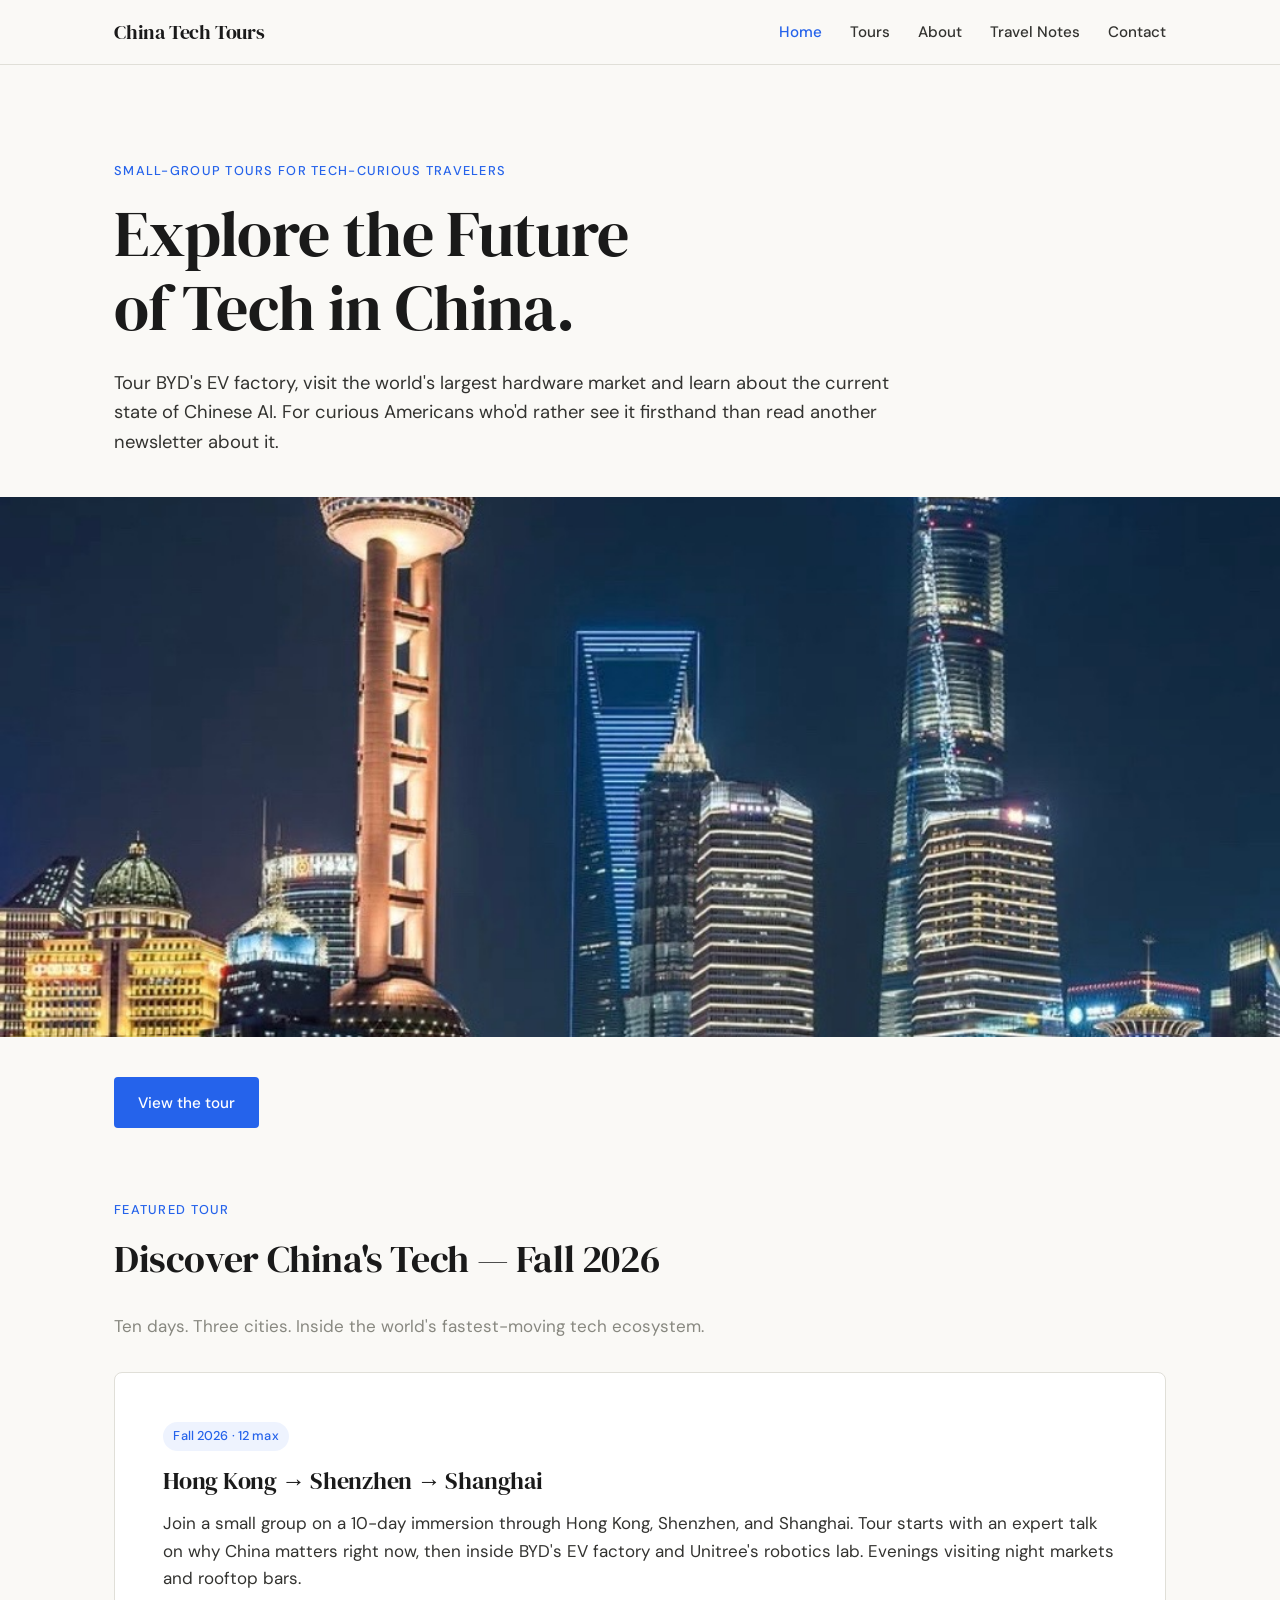
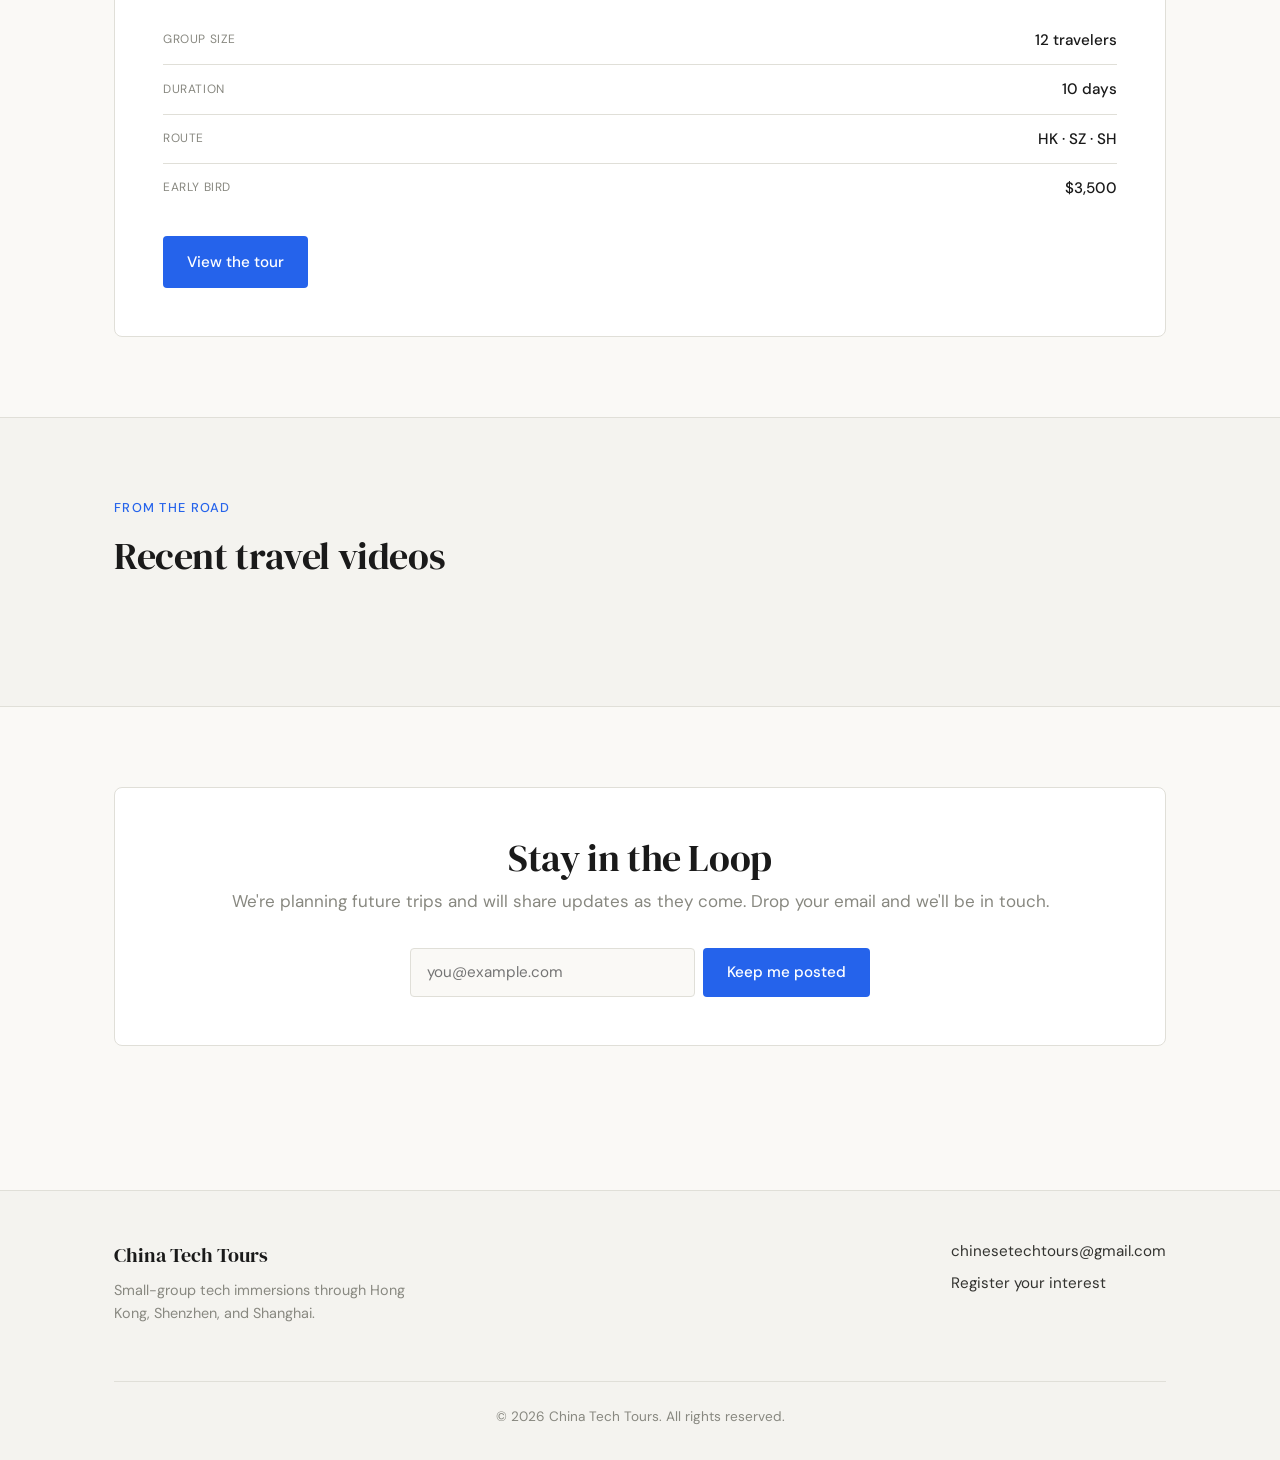
==== index.html @ e55e38a1 "Move Shanghai skyline into hero as full-bleed Aman-style banner Co-Authored-By: Claude Opus 4.7 (1M " ====
<!DOCTYPE html>
<html lang="en">
<head>
  <meta charset="UTF-8" />
  <meta name="viewport" content="width=device-width, initial-scale=1.0" />
  <title>China Tech Tours — Explore the Future of Tech in China</title>
  <meta name="description" content="A boutique 10-day immersive tour through Hong Kong, Shenzhen, and Shanghai for curious tech professionals." />
  <link rel="preconnect" href="https://fonts.googleapis.com" />
  <link rel="preconnect" href="https://fonts.gstatic.com" crossorigin />
  <link href="https://fonts.googleapis.com/css2?family=DM+Sans:wght@400;500;700&family=DM+Serif+Display&display=swap" rel="stylesheet" />
  <link rel="stylesheet" href="style.css" />
</head>
<body>
  <nav class="nav">
    <div class="nav-inner">
      <a href="index.html" class="nav-brand">China Tech Tours</a>
      <button class="nav-toggle" aria-label="Toggle menu" onclick="document.getElementById('navLinks').classList.toggle('open')">☰</button>
      <ul class="nav-links" id="navLinks">
        <li><a href="index.html" class="active">Home</a></li>
        <li><a href="tours.html">Tours</a></li>
        <li><a href="about.html">About</a></li>
        <li><a href="travel-notes.html">Travel Notes</a></li>
        <li><a href="contact.html">Contact</a></li>
      </ul>
    </div>
  </nav>

  <header class="hero">
    <div class="container">
      <span class="eyebrow">Small-group tours for tech-curious travelers</span>
      <h1>Explore the Future of Tech in China.</h1>
      <p class="hero-lead">
        Tour BYD's EV factory, visit the world's largest hardware market and learn about the current state of Chinese
        AI. For curious Americans who'd rather see it firsthand than read another newsletter about it.
      </p>
    </div>

    <div class="hero-photo">
      <img src="images/shanghai-skyline.jpg" alt="Shanghai's Pudong skyline at night, with the Oriental Pearl Tower and the Huangpu River" />
    </div>

    <div class="container">
      <a href="tours.html" class="btn">View the tour</a>
    </div>
  </header>

  <section class="section" style="padding-top: 2.5rem;">
    <div class="container">
      <div class="section-head">
        <div>
          <span class="eyebrow">Featured tour</span>
          <h2>Discover China's Tech — Fall 2026</h2>
        </div>
        <p>Ten days. Three cities. Inside the world's fastest-moving tech ecosystem.</p>
      </div>

      <div class="featured">
        <div class="featured-content">
          <span class="tag">Fall 2026 · 12 max</span>
          <h3 style="font-size: 1.5rem; margin-top: 1rem;">Hong Kong → Shenzhen → Shanghai</h3>
          <p style="margin-top: 1rem;">
            Join a small group on a 10-day immersion through Hong Kong, Shenzhen, and Shanghai. Tour starts with an
            expert talk on why China matters right now, then inside BYD's EV factory and Unitree's robotics lab.
            Evenings visiting night markets and rooftop bars.
          </p>
          <ul class="featured-list">
            <li><span class="key">Group size</span><span class="val">12 travelers</span></li>
            <li><span class="key">Duration</span><span class="val">10 days</span></li>
            <li><span class="key">Route</span><span class="val">HK · SZ · SH</span></li>
            <li><span class="key">Early bird</span><span class="val">$3,500</span></li>
          </ul>
          <a href="tours.html" class="btn">View the tour</a>
        </div>
      </div>
    </div>
  </section>

  <section class="section ig-section">
    <div class="container">
      <div class="section-head">
        <div>
          <span class="eyebrow">From the road</span>
          <h2>Recent travel videos</h2>
        </div>
      </div>

      <div class="ig-grid">
        <blockquote
          class="instagram-media"
          data-instgrm-permalink="https://www.instagram.com/reel/DEwoAuISkU4/"
          data-instgrm-version="14"
        ></blockquote>
        <blockquote
          class="instagram-media"
          data-instgrm-permalink="https://www.instagram.com/reel/DEJ7iRozNSG/"
          data-instgrm-version="14"
        ></blockquote>
        <blockquote
          class="instagram-media"
          data-instgrm-permalink="https://www.instagram.com/reel/DFC-EGyz8uP/"
          data-instgrm-version="14"
        ></blockquote>
      </div>
      <script async src="//www.instagram.com/embed.js"></script>

    </div>
  </section>

  <section class="section">
    <div class="container">
      <div class="capture">
        <h2>Stay in the Loop</h2>
        <p>We're planning future trips and will share updates as they come. Drop your email and we'll be in touch.</p>
        <form
          class="capture-form"
          name="notify"
          method="POST"
          data-netlify="true"
          netlify-honeypot="bot-field"
          action="/thank-you.html"
        >
          <input type="hidden" name="form-name" value="notify" />
          <p style="display:none;"><label>Don't fill this out: <input name="bot-field" /></label></p>
          <input type="email" name="email" placeholder="you@example.com" required />
          <button type="submit" class="btn">Keep me posted</button>
        </form>
      </div>
    </div>
  </section>

  <footer class="footer">
    <div class="container">
      <div class="footer-inner">
        <div>
          <div class="footer-brand">China Tech Tours</div>
          <p class="footer-tag">Small-group tech immersions through Hong Kong, Shenzhen, and Shanghai.</p>
        </div>
        <div class="footer-links">
          <a href="mailto:chinesetechtours@gmail.com">chinesetechtours@gmail.com</a>
          <a href="contact.html">Register your interest</a>
        </div>
      </div>
      <div class="footer-copy">© 2026 China Tech Tours. All rights reserved.</div>
    </div>
  </footer>
</body>
</html>
---- style.css ----
/* China Tech Tours — shared styles */

:root {
  --cream: #faf9f6;
  --off-white: #f4f3ef;
  --blue: #2563EB;
  --blue-hover: #1d4ed8;
  --border: #e0dfd8;
  --muted: #888880;
  --ink: #1a1a1a;
  --ink-soft: #333330;
  --max: 1100px;
}

* { box-sizing: border-box; margin: 0; padding: 0; }

html { scroll-behavior: smooth; }

body {
  font-family: 'DM Sans', -apple-system, BlinkMacSystemFont, sans-serif;
  background: var(--cream);
  color: var(--ink);
  line-height: 1.6;
  font-size: 17px;
  -webkit-font-smoothing: antialiased;
  -moz-osx-font-smoothing: grayscale;
}

h1, h2, h3, h4 {
  font-family: 'DM Serif Display', Georgia, serif;
  font-weight: 400;
  line-height: 1.15;
  color: var(--ink);
  letter-spacing: -0.01em;
}

h1 { font-size: clamp(2.5rem, 5vw, 4rem); }
h2 { font-size: clamp(1.75rem, 3vw, 2.5rem); margin-bottom: 1rem; }
h3 { font-size: 1.35rem; margin-bottom: 0.5rem; }

p { color: var(--ink-soft); margin-bottom: 1rem; }

a { color: var(--blue); text-decoration: none; transition: color 0.15s ease; }
a:hover { color: var(--blue-hover); }

img { max-width: 100%; display: block; }

/* Layout */
.container {
  max-width: var(--max);
  margin: 0 auto;
  padding: 0 1.5rem;
}

.section {
  padding: 5rem 0;
}

.section-tight {
  padding: 3rem 0;
}

/* Navigation */
.nav {
  position: sticky;
  top: 0;
  background: rgba(250, 249, 246, 0.95);
  backdrop-filter: saturate(180%) blur(10px);
  -webkit-backdrop-filter: saturate(180%) blur(10px);
  border-bottom: 1px solid var(--border);
  z-index: 100;
}

.nav-inner {
  max-width: var(--max);
  margin: 0 auto;
  padding: 1rem 1.5rem;
  display: flex;
  align-items: center;
  justify-content: space-between;
  gap: 2rem;
}

.nav-brand {
  font-family: 'DM Serif Display', Georgia, serif;
  font-size: 1.25rem;
  color: var(--ink);
  letter-spacing: -0.01em;
}

.nav-brand:hover { color: var(--ink); }

.nav-links {
  display: flex;
  gap: 1.75rem;
  list-style: none;
  align-items: center;
}

.nav-links a {
  color: var(--ink-soft);
  font-size: 0.95rem;
  font-weight: 500;
}

.nav-links a:hover,
.nav-links a.active {
  color: var(--blue);
}

.nav-toggle {
  display: none;
  background: none;
  border: none;
  cursor: pointer;
  padding: 0.5rem;
  color: var(--ink);
}

/* Hero */
.hero {
  padding: 6rem 0 2rem;
  text-align: left;
}

.hero h1 {
  margin-bottom: 1.5rem;
  max-width: 18ch;
}

.hero-lead {
  font-size: 1.15rem;
  max-width: 60ch;
  color: var(--ink-soft);
  margin-bottom: 2rem;
}

.hero-photo {
  width: 100%;
  margin: 2.5rem 0;
}

.hero-photo img {
  display: block;
  width: 100%;
  height: 60vh;
  object-fit: cover;
  object-position: center;
}

@media (max-width: 768px) {
  .hero-photo img { height: 50vh; }
}

/* Buttons */
.btn {
  display: inline-block;
  padding: 0.85rem 1.5rem;
  background: var(--blue);
  color: #fff;
  border: none;
  border-radius: 4px;
  font-family: inherit;
  font-size: 0.95rem;
  font-weight: 500;
  cursor: pointer;
  transition: background 0.15s ease;
}

.btn:hover {
  background: var(--blue-hover);
  color: #fff;
}

.btn-outline {
  background: transparent;
  color: var(--blue);
  border: 1px solid var(--blue);
}

.btn-outline:hover {
  background: var(--blue);
  color: #fff;
}

/* Tags */
.tag {
  display: inline-block;
  padding: 0.25rem 0.65rem;
  background: rgba(37, 99, 235, 0.08);
  color: var(--blue);
  border-radius: 999px;
  font-size: 0.8rem;
  font-weight: 500;
  letter-spacing: 0.01em;
}

/* Tour card */
.tour-grid {
  display: grid;
  grid-template-columns: repeat(auto-fit, minmax(320px, 1fr));
  gap: 1.5rem;
  margin-top: 2.5rem;
}

.tour-card {
  background: #fff;
  border: 1px solid var(--border);
  border-radius: 8px;
  padding: 2rem;
  display: flex;
  flex-direction: column;
  transition: border-color 0.2s ease, transform 0.2s ease;
}

.tour-card:hover {
  border-color: #c8c7c0;
  transform: translateY(-2px);
}

.tour-card .tag { margin-bottom: 1rem; align-self: flex-start; }

.tour-card h3 {
  font-size: 1.65rem;
  margin-bottom: 0.5rem;
}

.tour-route {
  color: var(--muted);
  font-size: 0.95rem;
  margin-bottom: 1.25rem;
}

.tour-meta {
  display: flex;
  gap: 1.5rem;
  padding: 1rem 0;
  border-top: 1px solid var(--border);
  border-bottom: 1px solid var(--border);
  margin: 1rem 0 1.5rem;
}

.tour-meta-item .label {
  display: block;
  font-size: 0.75rem;
  color: var(--muted);
  text-transform: uppercase;
  letter-spacing: 0.05em;
  margin-bottom: 0.15rem;
}

.tour-meta-item .value {
  font-family: 'DM Serif Display', Georgia, serif;
  font-size: 1.25rem;
  color: var(--ink);
}

.tour-card p {
  margin-bottom: 1.5rem;
  flex-grow: 1;
}

.tour-card .btn {
  align-self: flex-start;
}

/* Flagship tour card — expanded layout */
.tour-card-flagship {
  padding: 2.5rem;
}

.tour-grid-secondary {
  margin-top: 1.5rem;
}

.tour-section {
  margin-top: 2rem;
  padding-top: 2rem;
  border-top: 1px solid var(--border);
}

.tour-meta + .tour-section {
  margin-top: 0;
  padding-top: 0;
  border-top: none;
}

.tour-section-label {
  display: block;
  font-size: 0.75rem;
  color: var(--muted);
  text-transform: uppercase;
  letter-spacing: 0.08em;
  margin-bottom: 1.5rem;
}

.itinerary {
  display: flex;
  flex-direction: column;
  gap: 2rem;
}

.itinerary-day-head {
  margin-bottom: 0.75rem;
}

.itinerary-day h4 {
  font-family: 'DM Serif Display', Georgia, serif;
  font-size: 1.35rem;
  color: var(--ink);
  margin: 0 0 0.2rem;
  line-height: 1.2;
}

.itinerary-day-sub {
  display: block;
  color: var(--muted);
  font-size: 0.95rem;
  font-style: italic;
}

.itinerary-day ul,
.include-col ul,
.good-to-know-list {
  list-style: none;
  padding: 0;
  margin: 0;
}

.itinerary-day ul li,
.include-col ul li {
  position: relative;
  padding-left: 1.5rem;
  color: var(--ink-soft);
  margin-bottom: 0.6rem;
  line-height: 1.55;
}

.itinerary-day ul li::before {
  content: "";
  position: absolute;
  left: 0.15rem;
  top: 0.55rem;
  width: 6px;
  height: 6px;
  border-radius: 50%;
  background: var(--blue);
}

.include-grid {
  display: grid;
  grid-template-columns: repeat(auto-fit, minmax(240px, 1fr));
  gap: 2.5rem;
}

.include-col h4 {
  font-family: 'DM Serif Display', Georgia, serif;
  font-size: 1.15rem;
  color: var(--ink);
  margin: 0 0 1rem;
}

.include-col-yes ul li::before {
  content: "✓";
  position: absolute;
  left: 0;
  top: 0;
  color: var(--blue);
  font-weight: 700;
  line-height: 1.55;
}

.include-col-no ul li::before {
  content: "–";
  position: absolute;
  left: 0;
  top: 0;
  color: var(--muted);
  font-weight: 700;
  line-height: 1.55;
}

.good-to-know-list {
  display: flex;
  flex-direction: column;
  gap: 1rem;
}

.good-to-know-list li {
  display: flex;
  align-items: flex-start;
  gap: 0.85rem;
  color: var(--muted);
  line-height: 1.55;
}

.good-to-know-list li strong {
  color: var(--ink);
  font-weight: 600;
}

.gtk-icon {
  flex-shrink: 0;
  width: 20px;
  height: 20px;
  color: var(--ink);
  margin-top: 0.2rem;
}

.tour-card-flagship .btn {
  margin-top: 2.5rem;
}

@media (max-width: 600px) {
  .tour-card-flagship { padding: 1.75rem; }
  .itinerary-day h4 { font-size: 1.2rem; }
}

/* Featured tour (home) */
.featured {
  background: #fff;
  border: 1px solid var(--border);
  border-radius: 8px;
  padding: 3rem;
  display: grid;
  grid-template-columns: 1fr;
  gap: 3rem;
  align-items: center;
}

.featured-content h2 { margin-bottom: 1rem; }

.featured-list {
  list-style: none;
  margin: 1.5rem 0;
}

.featured-list li {
  padding: 0.75rem 0;
  border-bottom: 1px solid var(--border);
  display: flex;
  justify-content: space-between;
  font-size: 0.95rem;
}

.featured-list li:last-child { border-bottom: none; }

.featured-list .key {
  color: var(--muted);
  text-transform: uppercase;
  font-size: 0.75rem;
  letter-spacing: 0.05em;
  align-self: center;
}

.featured-list .val {
  color: var(--ink);
  font-weight: 500;
}

/* Section headers */
.section-head {
  margin-bottom: 2rem;
  display: flex;
  align-items: baseline;
  justify-content: space-between;
  flex-wrap: wrap;
  gap: 1rem;
}

.section-head p {
  color: var(--muted);
  max-width: 50ch;
  margin: 0;
}

.eyebrow {
  font-size: 0.8rem;
  color: var(--blue);
  text-transform: uppercase;
  letter-spacing: 0.1em;
  font-weight: 500;
  margin-bottom: 1rem;
  display: block;
}

/* Instagram embed */
.ig-section {
  background: var(--off-white);
  border-top: 1px solid var(--border);
  border-bottom: 1px solid var(--border);
}

.ig-grid {
  display: grid;
  grid-template-columns: repeat(auto-fit, minmax(326px, 1fr));
  gap: 1.5rem;
  margin-top: 2rem;
  justify-items: center;
}

.ig-grid .instagram-media {
  margin: 0 !important;
  max-width: 100%;
  min-width: 0 !important;
  width: 100%;
}

.ig-tile {
  aspect-ratio: 1 / 1;
  background: #fff;
  border: 1px solid var(--border);
  border-radius: 6px;
  overflow: hidden;
  position: relative;
  display: flex;
  align-items: center;
  justify-content: center;
  color: var(--muted);
  font-size: 0.85rem;
  text-align: center;
  padding: 1rem;
  transition: transform 0.2s ease;
}

.ig-tile:hover { transform: scale(1.02); }

.ig-tile img {
  width: 100%;
  height: 100%;
  object-fit: cover;
}

/* Email capture */
.capture {
  background: #fff;
  border: 1px solid var(--border);
  border-radius: 8px;
  padding: 3rem;
  text-align: center;
}

.capture h2 { margin-bottom: 0.5rem; }
.capture p { color: var(--muted); margin-bottom: 2rem; }

.capture-form {
  display: flex;
  gap: 0.5rem;
  max-width: 460px;
  margin: 0 auto;
}

.capture-form input {
  flex: 1;
  padding: 0.85rem 1rem;
  border: 1px solid var(--border);
  border-radius: 4px;
  font-family: inherit;
  font-size: 0.95rem;
  background: var(--cream);
  color: var(--ink);
}

.capture-form input:focus {
  outline: none;
  border-color: var(--blue);
}

/* Forms */
.form {
  background: #fff;
  border: 1px solid var(--border);
  border-radius: 8px;
  padding: 2.5rem;
  max-width: 640px;
}

.form-row {
  margin-bottom: 1.5rem;
}

.form-row label {
  display: block;
  font-size: 0.9rem;
  font-weight: 500;
  margin-bottom: 0.5rem;
  color: var(--ink);
}

.form-row label .req { color: var(--blue); }

.form-row input,
.form-row select,
.form-row textarea {
  width: 100%;
  padding: 0.75rem 1rem;
  border: 1px solid var(--border);
  border-radius: 4px;
  font-family: inherit;
  font-size: 1rem;
  background: var(--cream);
  color: var(--ink);
  transition: border-color 0.15s ease;
}

.form-row input:focus,
.form-row select:focus,
.form-row textarea:focus {
  outline: none;
  border-color: var(--blue);
}

.form-row textarea {
  resize: vertical;
  min-height: 120px;
}

.form-success {
  background: rgba(37, 99, 235, 0.06);
  border: 1px solid var(--blue);
  border-radius: 4px;
  padding: 1rem;
  color: var(--blue);
  margin-bottom: 1.5rem;
  font-size: 0.95rem;
}

/* About */
.about-grid {
  display: grid;
  grid-template-columns: 1fr 2fr;
  gap: 3rem;
  align-items: start;
}

.about-photo {
  background: var(--off-white);
  border: 1px solid var(--border);
  border-radius: 8px;
  aspect-ratio: 3 / 4;
  display: flex;
  align-items: center;
  justify-content: center;
  color: var(--muted);
  font-size: 0.85rem;
  text-align: center;
  padding: 1rem;
  overflow: hidden;
}

.about-photo img { width: 100%; height: 100%; object-fit: cover; }

.about-content h1 { margin-bottom: 1.5rem; }
.about-content p { font-size: 1.05rem; margin-bottom: 1.25rem; }

.about-links {
  margin-top: 2rem;
  padding-top: 2rem;
  border-top: 1px solid var(--border);
}

.about-links a {
  display: inline-block;
  margin-right: 1.5rem;
  font-weight: 500;
}

/* Travel notes */
.notes-list {
  display: flex;
  flex-direction: column;
}

.note-card {
  display: block;
  padding: 2rem 0;
  border-bottom: 1px solid var(--border);
  color: var(--ink);
}

.note-card:hover { color: var(--ink); }
.note-card:hover h3 { color: var(--blue); }

.note-card:first-child { padding-top: 0; }

.note-meta {
  display: flex;
  gap: 1rem;
  font-size: 0.85rem;
  color: var(--muted);
  margin-bottom: 0.5rem;
  text-transform: uppercase;
  letter-spacing: 0.05em;
}

.note-card h3 {
  font-size: 1.5rem;
  margin-bottom: 0.5rem;
  transition: color 0.15s ease;
}

.note-card p {
  color: var(--ink-soft);
  margin-bottom: 0;
  max-width: 65ch;
}

/* Page header */
.page-head {
  padding: 4rem 0 2rem;
  border-bottom: 1px solid var(--border);
}

.page-head h1 { margin-bottom: 1rem; }
.page-head p {
  font-size: 1.1rem;
  max-width: 60ch;
  color: var(--muted);
}

/* Footer */
.footer {
  background: var(--off-white);
  border-top: 1px solid var(--border);
  padding: 3rem 0 2rem;
  margin-top: 4rem;
}

.footer-inner {
  display: flex;
  flex-wrap: wrap;
  gap: 2rem;
  justify-content: space-between;
  align-items: flex-start;
}

.footer-brand {
  font-family: 'DM Serif Display', Georgia, serif;
  font-size: 1.25rem;
  margin-bottom: 0.5rem;
  color: var(--ink);
}

.footer-tag {
  color: var(--muted);
  font-size: 0.9rem;
  max-width: 32ch;
}

.footer-links {
  display: flex;
  flex-direction: column;
  gap: 0.5rem;
  font-size: 0.95rem;
}

.footer-links a { color: var(--ink-soft); }
.footer-links a:hover { color: var(--blue); }

.footer-copy {
  margin-top: 2.5rem;
  padding-top: 1.5rem;
  border-top: 1px solid var(--border);
  font-size: 0.85rem;
  color: var(--muted);
  text-align: center;
}

/* Responsive */
@media (max-width: 800px) {
  .featured {
    grid-template-columns: 1fr;
    padding: 2rem;
    gap: 2rem;
  }

  .about-grid {
    grid-template-columns: 1fr;
    gap: 2rem;
  }

  .about-photo { max-width: 280px; aspect-ratio: 1 / 1; }

  .hero { padding: 4rem 0 1.5rem; }

  .section { padding: 3.5rem 0; }
}

@media (max-width: 600px) {
  .nav-toggle {
    display: block;
  }

  .nav-links {
    display: none;
    position: absolute;
    top: 100%;
    left: 0;
    right: 0;
    background: var(--cream);
    border-bottom: 1px solid var(--border);
    flex-direction: column;
    padding: 1rem 1.5rem;
    gap: 1rem;
  }

  .nav-links.open { display: flex; }

  .capture-form {
    flex-direction: column;
  }

  .form { padding: 1.5rem; }

  .featured-list li {
    flex-direction: column;
    gap: 0.25rem;
  }
}
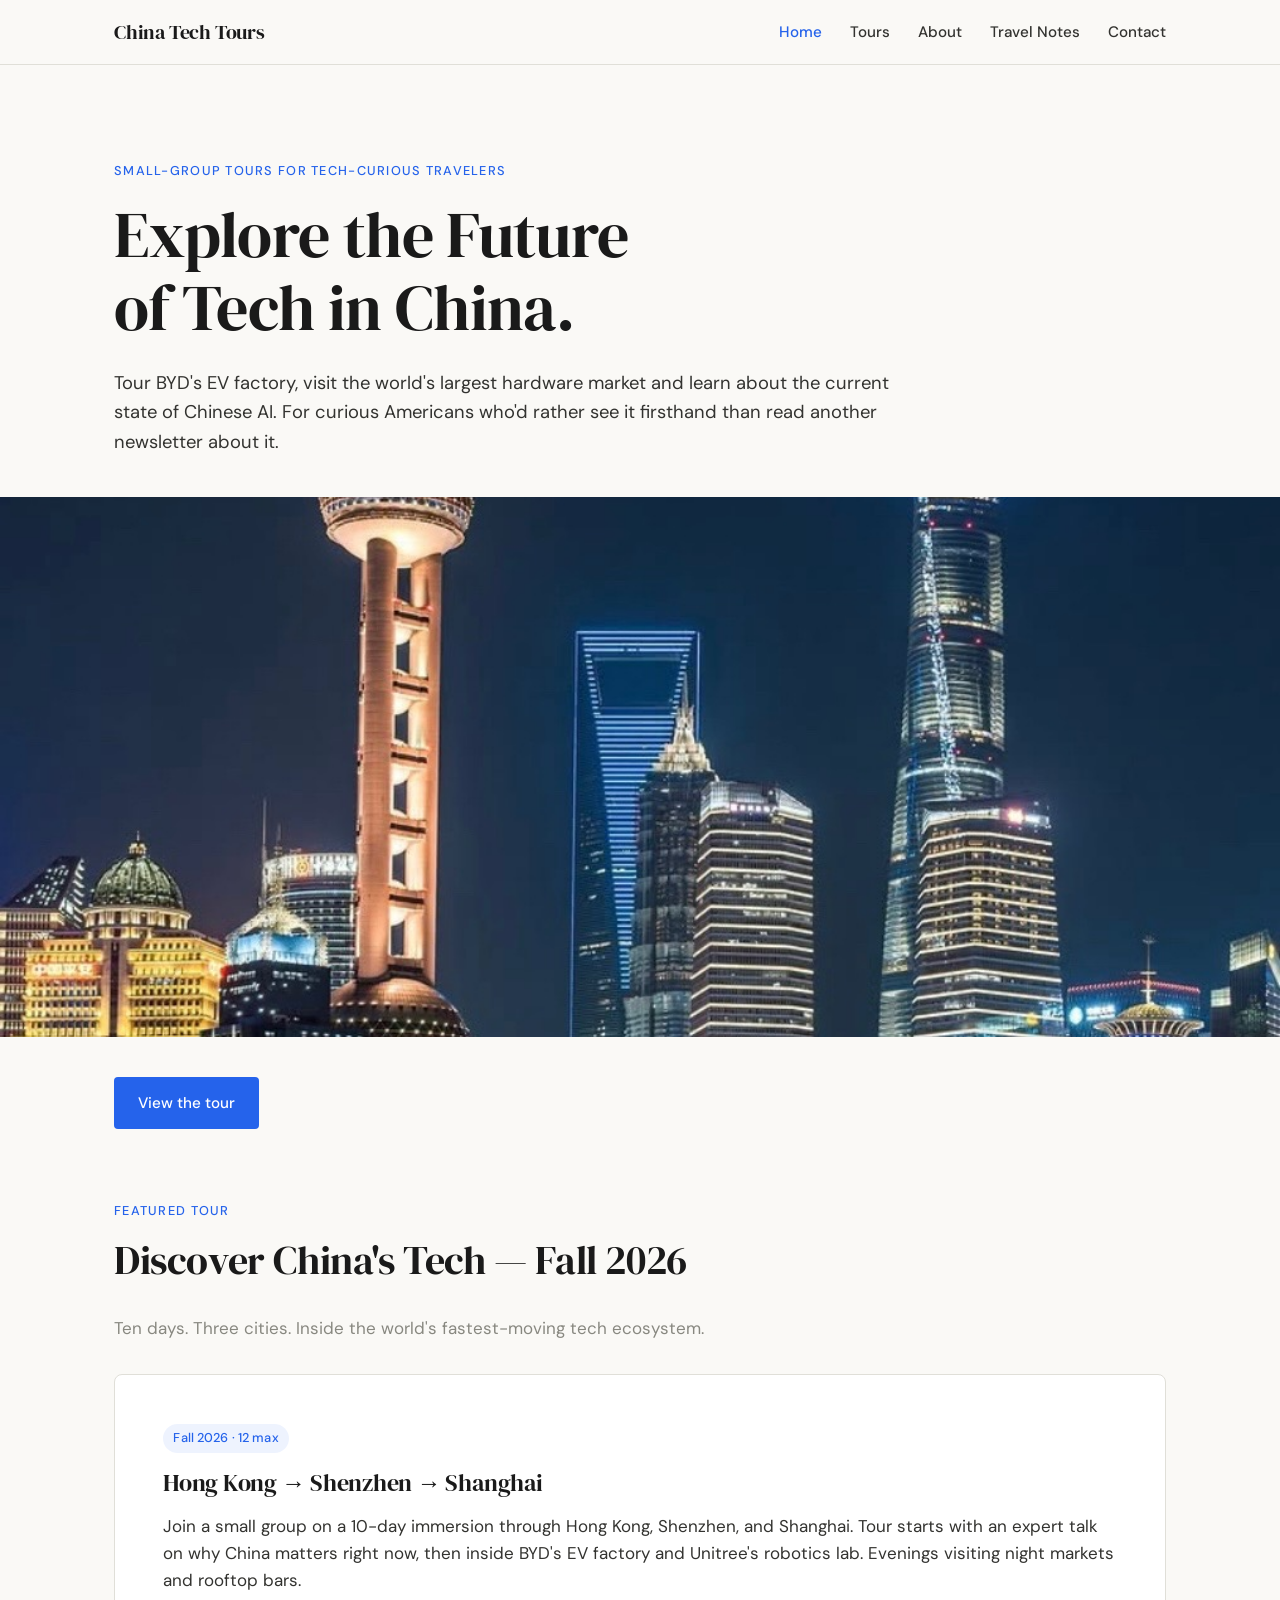
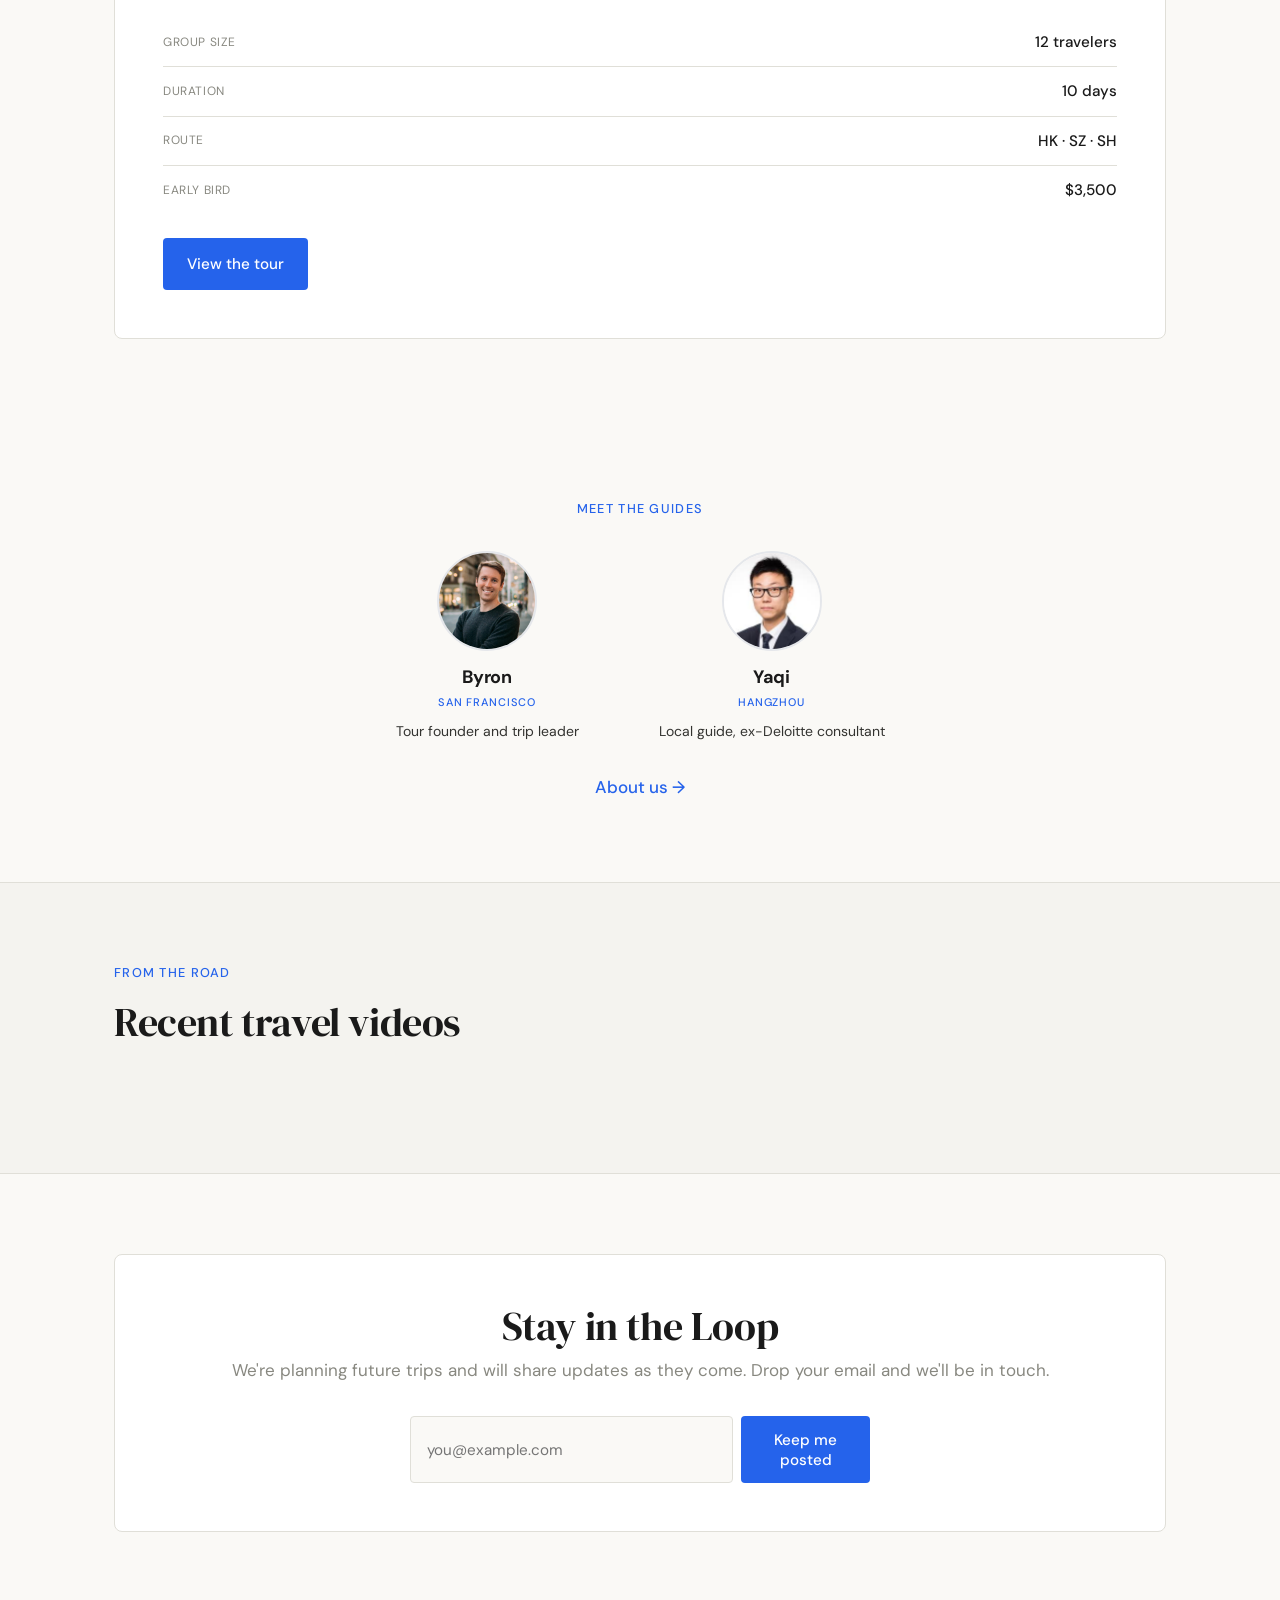
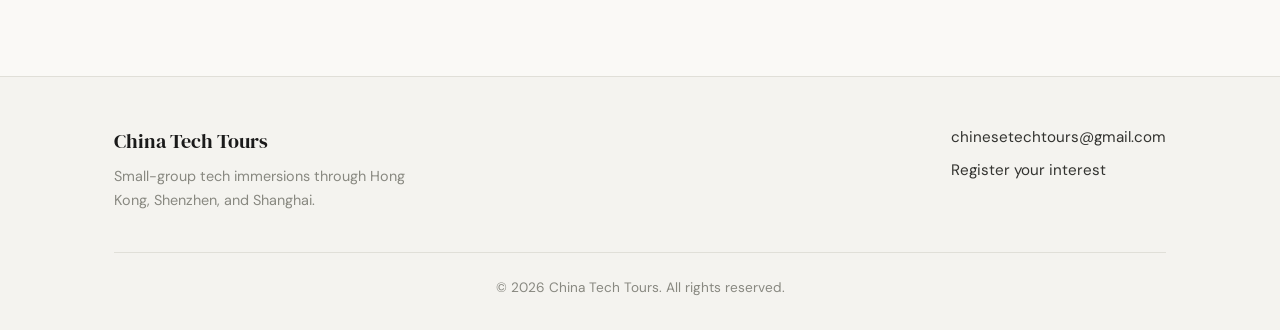
==== commit d26b829a: "Add "Meet the Guides" section to homepage Co-Authored-By: Claude Opus 4.7 (1M context) <noreply@anth" ====
--- a/index.html
+++ b/index.html
@@ -75,6 +75,32 @@
     </div>
   </section>
 
+  <section class="guides-section">
+    <div class="container">
+      <span class="eyebrow guides-eyebrow">Meet the guides</span>
+
+      <div class="guides-grid">
+        <article class="guide-card">
+          <img class="guide-photo" src="images/byron.jpg" alt="Portrait of Byron, tour founder" />
+          <h3 class="guide-name">Byron</h3>
+          <span class="guide-location">San Francisco</span>
+          <p class="guide-descriptor">Tour founder and trip leader</p>
+        </article>
+
+        <article class="guide-card">
+          <img class="guide-photo" src="images/yaqi.jpg" alt="Portrait of Yaqi, local guide" />
+          <h3 class="guide-name">Yaqi</h3>
+          <span class="guide-location">Hangzhou</span>
+          <p class="guide-descriptor">Local guide, ex-Deloitte consultant</p>
+        </article>
+      </div>
+
+      <div class="guides-cta">
+        <a href="about.html">About us →</a>
+      </div>
+    </div>
+  </section>
+
   <section class="section ig-section">
     <div class="container">
       <div class="section-head">
--- a/style.css
+++ b/style.css
@@ -1,4 +1,4 @@
-/* China Tech Tours — shared styles */
+/* China Tech Tours — shared styles (mobile-first) */
 
 :root {
   --cream: #faf9f6;
@@ -34,9 +34,9 @@
   letter-spacing: -0.01em;
 }
 
-h1 { font-size: clamp(2.5rem, 5vw, 4rem); }
-h2 { font-size: clamp(1.75rem, 3vw, 2.5rem); margin-bottom: 1rem; }
-h3 { font-size: 1.35rem; margin-bottom: 0.5rem; }
+h1 { font-size: clamp(2.25rem, 7vw, 4rem); }
+h2 { font-size: clamp(1.6rem, 4.5vw, 2.5rem); margin-bottom: 1rem; }
+h3 { font-size: 1.25rem; margin-bottom: 0.5rem; }
 
 p { color: var(--ink-soft); margin-bottom: 1rem; }
 
@@ -49,18 +49,18 @@
 .container {
   max-width: var(--max);
   margin: 0 auto;
-  padding: 0 1.5rem;
+  padding: 0 1rem;
 }
 
 .section {
-  padding: 5rem 0;
+  padding: 3.5rem 0;
 }
 
 .section-tight {
-  padding: 3rem 0;
-}
-
-/* Navigation */
+  padding: 2.5rem 0;
+}
+
+/* Navigation — mobile: hamburger */
 .nav {
   position: sticky;
   top: 0;
@@ -74,11 +74,11 @@
 .nav-inner {
   max-width: var(--max);
   margin: 0 auto;
-  padding: 1rem 1.5rem;
+  padding: 0.75rem 1rem;
   display: flex;
   align-items: center;
   justify-content: space-between;
-  gap: 2rem;
+  gap: 1rem;
 }
 
 .nav-brand {
@@ -91,15 +91,28 @@
 .nav-brand:hover { color: var(--ink); }
 
 .nav-links {
-  display: flex;
-  gap: 1.75rem;
+  display: none;
+  position: absolute;
+  top: 100%;
+  left: 0;
+  right: 0;
+  background: var(--cream);
+  border-bottom: 1px solid var(--border);
+  flex-direction: column;
   list-style: none;
+  padding: 0.5rem 1rem 1rem;
+  gap: 0.25rem;
+}
+
+.nav-links.open { display: flex; }
+
+.nav-links a {
+  display: flex;
   align-items: center;
-}
-
-.nav-links a {
+  min-height: 44px;
+  padding: 0.5rem 0;
   color: var(--ink-soft);
-  font-size: 0.95rem;
+  font-size: 1rem;
   font-weight: 500;
 }
 
@@ -109,60 +122,65 @@
 }
 
 .nav-toggle {
-  display: none;
+  display: flex;
+  align-items: center;
+  justify-content: center;
+  min-width: 44px;
+  min-height: 44px;
   background: none;
   border: none;
   cursor: pointer;
-  padding: 0.5rem;
-  color: var(--ink);
+  color: var(--ink);
+  font-size: 1.4rem;
 }
 
 /* Hero */
 .hero {
-  padding: 6rem 0 2rem;
+  padding: 3rem 0 1.5rem;
   text-align: left;
 }
 
 .hero h1 {
-  margin-bottom: 1.5rem;
+  margin-bottom: 1rem;
   max-width: 18ch;
 }
 
 .hero-lead {
-  font-size: 1.15rem;
+  font-size: 1.05rem;
   max-width: 60ch;
   color: var(--ink-soft);
-  margin-bottom: 2rem;
+  margin-bottom: 1.5rem;
 }
 
 .hero-photo {
-  width: 100%;
-  margin: 2.5rem 0;
+  padding: 0 1rem;
+  margin: 2rem 0;
 }
 
 .hero-photo img {
   display: block;
   width: 100%;
-  height: 60vh;
+  height: 50vh;
   object-fit: cover;
   object-position: center;
 }
 
-@media (max-width: 768px) {
-  .hero-photo img { height: 50vh; }
-}
-
 /* Buttons */
 .btn {
-  display: inline-block;
+  display: inline-flex;
+  align-items: center;
+  justify-content: center;
+  width: 100%;
+  min-height: 44px;
   padding: 0.85rem 1.5rem;
   background: var(--blue);
   color: #fff;
   border: none;
   border-radius: 4px;
   font-family: inherit;
-  font-size: 0.95rem;
+  font-size: 1rem;
   font-weight: 500;
+  text-align: center;
   cursor: pointer;
   transition: background 0.15s ease;
 }
@@ -198,16 +216,16 @@
 /* Tour card */
 .tour-grid {
   display: grid;
-  grid-template-columns: repeat(auto-fit, minmax(320px, 1fr));
-  gap: 1.5rem;
-  margin-top: 2.5rem;
+  grid-template-columns: 1fr;
+  gap: 1.25rem;
+  margin-top: 2rem;
 }
 
 .tour-card {
   background: #fff;
   border: 1px solid var(--border);
   border-radius: 8px;
-  padding: 2rem;
+  padding: 1.5rem;
   display: flex;
   flex-direction: column;
   transition: border-color 0.2s ease, transform 0.2s ease;
@@ -221,7 +239,7 @@
 .tour-card .tag { margin-bottom: 1rem; align-self: flex-start; }
 
 .tour-card h3 {
-  font-size: 1.65rem;
+  font-size: 1.5rem;
   margin-bottom: 0.5rem;
 }
 
@@ -233,7 +251,8 @@
 
 .tour-meta {
   display: flex;
-  gap: 1.5rem;
+  flex-wrap: wrap;
+  gap: 1rem 1.5rem;
   padding: 1rem 0;
   border-top: 1px solid var(--border);
   border-bottom: 1px solid var(--border);
@@ -251,7 +270,7 @@
 
 .tour-meta-item .value {
   font-family: 'DM Serif Display', Georgia, serif;
-  font-size: 1.25rem;
+  font-size: 1.15rem;
   color: var(--ink);
 }
 
@@ -260,13 +279,9 @@
   flex-grow: 1;
 }
 
-.tour-card .btn {
-  align-self: flex-start;
-}
-
 /* Flagship tour card — expanded layout */
 .tour-card-flagship {
-  padding: 2.5rem;
+  padding: 1.75rem;
 }
 
 .tour-grid-secondary {
@@ -297,19 +312,56 @@
 .itinerary {
   display: flex;
   flex-direction: column;
-  gap: 2rem;
-}
-
-.itinerary-day-head {
-  margin-bottom: 0.75rem;
-}
-
-.itinerary-day h4 {
+  gap: 0;
+}
+
+.itinerary-day {
+  border-top: 1px solid var(--border);
+}
+
+.itinerary-day-trigger {
+  display: flex;
+  align-items: center;
+  justify-content: space-between;
+  gap: 1rem;
+  width: 100%;
+  min-height: 48px;
+  padding: 1rem 0;
+  background: none;
+  border: none;
+  cursor: pointer;
+  text-align: left;
+  font-family: inherit;
+  color: var(--ink);
+}
+
+.itinerary-day-trigger h4 {
   font-family: 'DM Serif Display', Georgia, serif;
-  font-size: 1.35rem;
-  color: var(--ink);
-  margin: 0 0 0.2rem;
+  font-size: 1.2rem;
+  color: var(--ink);
+  margin: 0;
   line-height: 1.2;
+}
+
+.itinerary-chevron {
+  flex-shrink: 0;
+  color: var(--muted);
+  transition: transform 300ms ease;
+}
+
+.itinerary-day[data-open="true"] .itinerary-chevron {
+  transform: rotate(90deg);
+}
+
+.itinerary-day-panel {
+  overflow: hidden;
+  max-height: 0;
+  transition: max-height 300ms ease;
+}
+
+.itinerary-day-panel-inner {
+  padding-top: 1rem;
+  padding-bottom: 1.5rem;
 }
 
 .itinerary-day-sub {
@@ -317,6 +369,17 @@
   color: var(--muted);
   font-size: 0.95rem;
   font-style: italic;
+  margin-bottom: 1rem;
+}
+
+.itinerary-day-photo {
+  display: block;
+  width: 100%;
+  height: 220px;
+  object-fit: cover;
+  object-position: center;
+  border-radius: 4px;
+  margin-bottom: 1.125rem;
 }
 
 .itinerary-day ul,
@@ -349,13 +412,13 @@
 
 .include-grid {
   display: grid;
-  grid-template-columns: repeat(auto-fit, minmax(240px, 1fr));
-  gap: 2.5rem;
+  grid-template-columns: 1fr;
+  gap: 1.5rem;
 }
 
 .include-col h4 {
   font-family: 'DM Serif Display', Georgia, serif;
-  font-size: 1.15rem;
+  font-size: 1.1rem;
   color: var(--ink);
   margin: 0 0 1rem;
 }
@@ -408,12 +471,7 @@
 }
 
 .tour-card-flagship .btn {
-  margin-top: 2.5rem;
-}
-
-@media (max-width: 600px) {
-  .tour-card-flagship { padding: 1.75rem; }
-  .itinerary-day h4 { font-size: 1.2rem; }
+  margin-top: 2rem;
 }
 
 /* Featured tour (home) */
@@ -421,10 +479,10 @@
   background: #fff;
   border: 1px solid var(--border);
   border-radius: 8px;
-  padding: 3rem;
+  padding: 1.5rem;
   display: grid;
   grid-template-columns: 1fr;
-  gap: 3rem;
+  gap: 1.5rem;
   align-items: center;
 }
 
@@ -439,7 +497,8 @@
   padding: 0.75rem 0;
   border-bottom: 1px solid var(--border);
   display: flex;
-  justify-content: space-between;
+  flex-direction: column;
+  gap: 0.25rem;
   font-size: 0.95rem;
 }
 
@@ -450,7 +509,6 @@
   text-transform: uppercase;
   font-size: 0.75rem;
   letter-spacing: 0.05em;
-  align-self: center;
 }
 
 .featured-list .val {
@@ -460,12 +518,11 @@
 
 /* Section headers */
 .section-head {
-  margin-bottom: 2rem;
-  display: flex;
-  align-items: baseline;
-  justify-content: space-between;
-  flex-wrap: wrap;
-  gap: 1rem;
+  margin-bottom: 1.5rem;
+  display: flex;
+  flex-direction: column;
+  align-items: flex-start;
+  gap: 0.5rem;
 }
 
 .section-head p {
@@ -484,6 +541,75 @@
   display: block;
 }
 
+/* Meet the guides */
+.guides-section {
+  background: var(--cream);
+  padding: 4rem 1.5rem;
+}
+
+.guides-eyebrow {
+  text-align: center;
+  margin-bottom: 2rem;
+}
+
+.guides-grid {
+  display: flex;
+  flex-direction: column;
+  align-items: center;
+  gap: 1.5rem;
+}
+
+.guide-card {
+  text-align: center;
+  max-width: 280px;
+}
+
+.guide-photo {
+  display: block;
+  width: 100px;
+  height: 100px;
+  border-radius: 50%;
+  object-fit: cover;
+  object-position: center top;
+  border: 2px solid #E5E7EB;
+  margin: 0 auto 1rem;
+}
+
+.guide-name {
+  font-family: 'DM Sans', -apple-system, BlinkMacSystemFont, sans-serif;
+  font-size: 1.125rem;
+  font-weight: 700;
+  color: var(--ink);
+  margin: 0 0 0.35rem;
+  line-height: 1.2;
+}
+
+.guide-location {
+  display: block;
+  color: var(--blue);
+  font-size: 0.6875rem;
+  text-transform: uppercase;
+  letter-spacing: 0.08em;
+  font-weight: 500;
+  margin-bottom: 0.5rem;
+}
+
+.guide-descriptor {
+  color: var(--ink-soft);
+  font-size: 0.875rem;
+  margin: 0;
+}
+
+.guides-cta {
+  text-align: center;
+  margin-top: 2rem;
+}
+
+.guides-cta a {
+  color: var(--blue);
+  font-weight: 500;
+}
+
 /* Instagram embed */
 .ig-section {
   background: var(--off-white);
@@ -493,9 +619,9 @@
 
 .ig-grid {
   display: grid;
-  grid-template-columns: repeat(auto-fit, minmax(326px, 1fr));
-  gap: 1.5rem;
-  margin-top: 2rem;
+  grid-template-columns: 1fr;
+  gap: 1.25rem;
+  margin-top: 1.5rem;
   justify-items: center;
 }
 
@@ -536,27 +662,29 @@
   background: #fff;
   border: 1px solid var(--border);
   border-radius: 8px;
-  padding: 3rem;
+  padding: 1.75rem;
   text-align: center;
 }
 
 .capture h2 { margin-bottom: 0.5rem; }
-.capture p { color: var(--muted); margin-bottom: 2rem; }
+.capture p { color: var(--muted); margin-bottom: 1.5rem; }
 
 .capture-form {
   display: flex;
-  gap: 0.5rem;
+  flex-direction: column;
+  gap: 0.75rem;
   max-width: 460px;
   margin: 0 auto;
 }
 
 .capture-form input {
-  flex: 1;
+  width: 100%;
+  min-height: 44px;
   padding: 0.85rem 1rem;
   border: 1px solid var(--border);
   border-radius: 4px;
   font-family: inherit;
-  font-size: 0.95rem;
+  font-size: 1rem;
   background: var(--cream);
   color: var(--ink);
 }
@@ -571,12 +699,12 @@
   background: #fff;
   border: 1px solid var(--border);
   border-radius: 8px;
-  padding: 2.5rem;
+  padding: 1.5rem;
   max-width: 640px;
 }
 
 .form-row {
-  margin-bottom: 1.5rem;
+  margin-bottom: 1.25rem;
 }
 
 .form-row label {
@@ -593,6 +721,7 @@
 .form-row select,
 .form-row textarea {
   width: 100%;
+  min-height: 44px;
   padding: 0.75rem 1rem;
   border: 1px solid var(--border);
   border-radius: 4px;
@@ -628,8 +757,8 @@
 /* About */
 .about-grid {
   display: grid;
-  grid-template-columns: 1fr 2fr;
-  gap: 3rem;
+  grid-template-columns: 1fr;
+  gap: 2rem;
   align-items: start;
 }
 
@@ -637,7 +766,8 @@
   background: var(--off-white);
   border: 1px solid var(--border);
   border-radius: 8px;
-  aspect-ratio: 3 / 4;
+  aspect-ratio: 1 / 1;
+  max-width: 280px;
   display: flex;
   align-items: center;
   justify-content: center;
@@ -651,11 +781,11 @@
 .about-photo img { width: 100%; height: 100%; object-fit: cover; }
 
 .about-content h1 { margin-bottom: 1.5rem; }
-.about-content p { font-size: 1.05rem; margin-bottom: 1.25rem; }
+.about-content p { font-size: 1rem; margin-bottom: 1.25rem; }
 
 .about-links {
-  margin-top: 2rem;
-  padding-top: 2rem;
+  margin-top: 1.5rem;
+  padding-top: 1.5rem;
   border-top: 1px solid var(--border);
 }
 
@@ -673,7 +803,7 @@
 
 .note-card {
   display: block;
-  padding: 2rem 0;
+  padding: 1.5rem 0;
   border-bottom: 1px solid var(--border);
   color: var(--ink);
 }
@@ -685,7 +815,8 @@
 
 .note-meta {
   display: flex;
-  gap: 1rem;
+  flex-wrap: wrap;
+  gap: 0.75rem 1rem;
   font-size: 0.85rem;
   color: var(--muted);
   margin-bottom: 0.5rem;
@@ -694,7 +825,7 @@
 }
 
 .note-card h3 {
-  font-size: 1.5rem;
+  font-size: 1.35rem;
   margin-bottom: 0.5rem;
   transition: color 0.15s ease;
 }
@@ -707,31 +838,31 @@
 
 /* Page header */
 .page-head {
-  padding: 4rem 0 2rem;
+  padding: 2.5rem 0 1.5rem;
   border-bottom: 1px solid var(--border);
 }
 
 .page-head h1 { margin-bottom: 1rem; }
 .page-head p {
-  font-size: 1.1rem;
+  font-size: 1.05rem;
   max-width: 60ch;
   color: var(--muted);
 }
 
-/* Footer */
+/* Footer — mobile: stacked, centered */
 .footer {
   background: var(--off-white);
   border-top: 1px solid var(--border);
-  padding: 3rem 0 2rem;
-  margin-top: 4rem;
+  padding: 2.5rem 0 2rem;
+  margin-top: 3rem;
 }
 
 .footer-inner {
   display: flex;
-  flex-wrap: wrap;
+  flex-direction: column;
   gap: 2rem;
-  justify-content: space-between;
-  align-items: flex-start;
+  align-items: center;
+  text-align: center;
 }
 
 .footer-brand {
@@ -745,20 +876,28 @@
   color: var(--muted);
   font-size: 0.9rem;
   max-width: 32ch;
+  margin: 0 auto;
 }
 
 .footer-links {
   display: flex;
   flex-direction: column;
-  gap: 0.5rem;
+  align-items: center;
+  gap: 0.25rem;
   font-size: 0.95rem;
 }
 
-.footer-links a { color: var(--ink-soft); }
+.footer-links a {
+  color: var(--ink-soft);
+  display: inline-flex;
+  align-items: center;
+  min-height: 44px;
+  padding: 0.25rem 0;
+}
 .footer-links a:hover { color: var(--blue); }
 
 .footer-copy {
-  margin-top: 2.5rem;
+  margin-top: 2rem;
   padding-top: 1.5rem;
   border-top: 1px solid var(--border);
   font-size: 0.85rem;
@@ -766,54 +905,264 @@
   text-align: center;
 }
 
-/* Responsive */
-@media (max-width: 800px) {
+/* ---------------------------------------------------------------------
+ * Desktop and up — min-width: 768px
+ * --------------------------------------------------------------------- */
+@media (min-width: 768px) {
+  /* Layout */
+  .container {
+    padding: 0 1.5rem;
+  }
+
+  .section {
+    padding: 5rem 0;
+  }
+
+  .section-tight {
+    padding: 3rem 0;
+  }
+
+  /* Nav: full horizontal */
+  .nav-inner {
+    padding: 1rem 1.5rem;
+    gap: 2rem;
+  }
+
+  .nav-toggle {
+    display: none;
+  }
+
+  .nav-links {
+    display: flex;
+    position: static;
+    background: transparent;
+    border: none;
+    flex-direction: row;
+    padding: 0;
+    gap: 1.75rem;
+    align-items: center;
+  }
+
+  .nav-links a {
+    display: inline-block;
+    min-height: 0;
+    padding: 0.25rem 0;
+    font-size: 0.95rem;
+  }
+
+  /* Hero */
+  .hero {
+    padding: 6rem 0 2rem;
+  }
+
+  .hero h1 {
+    margin-bottom: 1.5rem;
+  }
+
+  .hero-lead {
+    font-size: 1.15rem;
+    margin-bottom: 2rem;
+  }
+
+  .hero-photo {
+    padding: 0;
+    margin: 2.5rem 0;
+  }
+
+  .hero-photo img {
+    height: 60vh;
+  }
+
+  /* Buttons — auto width on desktop */
+  .btn {
+    width: auto;
+    font-size: 0.95rem;
+  }
+
+  /* Tour cards */
+  .tour-grid {
+    grid-template-columns: repeat(auto-fit, minmax(320px, 1fr));
+    gap: 1.5rem;
+    margin-top: 2.5rem;
+  }
+
+  .tour-card {
+    padding: 2rem;
+  }
+
+  .tour-card .btn {
+    align-self: flex-start;
+  }
+
+  .tour-card h3 {
+    font-size: 1.65rem;
+  }
+
+  .tour-meta-item .value {
+    font-size: 1.25rem;
+  }
+
+  /* Flagship tour card */
+  .tour-card-flagship {
+    padding: 2.5rem;
+  }
+
+  .tour-card-flagship .btn {
+    margin-top: 2.5rem;
+    align-self: flex-start;
+  }
+
+  .itinerary-day-trigger h4 {
+    font-size: 1.35rem;
+  }
+
+  .itinerary-day-photo {
+    height: 280px;
+  }
+
+  .include-grid {
+    grid-template-columns: repeat(auto-fit, minmax(240px, 1fr));
+    gap: 2.5rem;
+  }
+
+  .include-col h4 {
+    font-size: 1.15rem;
+  }
+
+  /* Featured tour */
   .featured {
-    grid-template-columns: 1fr;
-    padding: 2rem;
+    padding: 3rem;
+    gap: 3rem;
+  }
+
+  .featured-list li {
+    flex-direction: row;
+    justify-content: space-between;
+    gap: 1rem;
+  }
+
+  .featured-list .key {
+    align-self: center;
+  }
+
+  /* Section heads */
+  .section-head {
+    margin-bottom: 2rem;
+    flex-direction: row;
+    align-items: baseline;
+    justify-content: space-between;
+    flex-wrap: wrap;
+    gap: 1rem;
+  }
+
+  /* Meet the guides */
+  .guides-section {
+    padding: 5rem 2.5rem;
+  }
+
+  .guides-grid {
+    flex-direction: row;
+    justify-content: center;
+    gap: 5rem;
+  }
+
+  /* IG grid */
+  .ig-grid {
+    grid-template-columns: repeat(auto-fit, minmax(326px, 1fr));
+    margin-top: 2rem;
+  }
+
+  /* Capture form */
+  .capture {
+    padding: 3rem;
+  }
+
+  .capture p {
+    margin-bottom: 2rem;
+  }
+
+  .capture-form {
+    flex-direction: row;
+    gap: 0.5rem;
+  }
+
+  .capture-form input {
+    font-size: 0.95rem;
+  }
+
+  /* Forms */
+  .form {
+    padding: 2.5rem;
+  }
+
+  /* About */
+  .about-grid {
+    grid-template-columns: 1fr 2fr;
+    gap: 3rem;
+  }
+
+  .about-photo {
+    aspect-ratio: 3 / 4;
+    max-width: none;
+  }
+
+  .about-content p {
+    font-size: 1.05rem;
+  }
+
+  .about-links {
+    margin-top: 2rem;
+    padding-top: 2rem;
+  }
+
+  /* Travel notes */
+  .note-card {
+    padding: 2rem 0;
+  }
+
+  .note-card h3 {
+    font-size: 1.5rem;
+  }
+
+  /* Page head */
+  .page-head {
+    padding: 4rem 0 2rem;
+  }
+
+  .page-head p {
+    font-size: 1.1rem;
+  }
+
+  /* Footer — desktop: horizontal, left-aligned */
+  .footer {
+    padding: 3rem 0 2rem;
+    margin-top: 4rem;
+  }
+
+  .footer-inner {
+    flex-direction: row;
+    flex-wrap: wrap;
+    align-items: flex-start;
+    justify-content: space-between;
+    text-align: left;
     gap: 2rem;
   }
 
-  .about-grid {
-    grid-template-columns: 1fr;
-    gap: 2rem;
-  }
-
-  .about-photo { max-width: 280px; aspect-ratio: 1 / 1; }
-
-  .hero { padding: 4rem 0 1.5rem; }
-
-  .section { padding: 3.5rem 0; }
-}
-
-@media (max-width: 600px) {
-  .nav-toggle {
-    display: block;
-  }
-
-  .nav-links {
-    display: none;
-    position: absolute;
-    top: 100%;
-    left: 0;
-    right: 0;
-    background: var(--cream);
-    border-bottom: 1px solid var(--border);
-    flex-direction: column;
-    padding: 1rem 1.5rem;
-    gap: 1rem;
-  }
-
-  .nav-links.open { display: flex; }
-
-  .capture-form {
-    flex-direction: column;
-  }
-
-  .form { padding: 1.5rem; }
-
-  .featured-list li {
-    flex-direction: column;
-    gap: 0.25rem;
-  }
-}
+  .footer-tag {
+    margin: 0;
+  }
+
+  .footer-links {
+    align-items: flex-start;
+    gap: 0.5rem;
+  }
+
+  .footer-links a {
+    min-height: 0;
+    padding: 0;
+  }
+
+  .footer-copy {
+    margin-top: 2.5rem;
+  }
+}
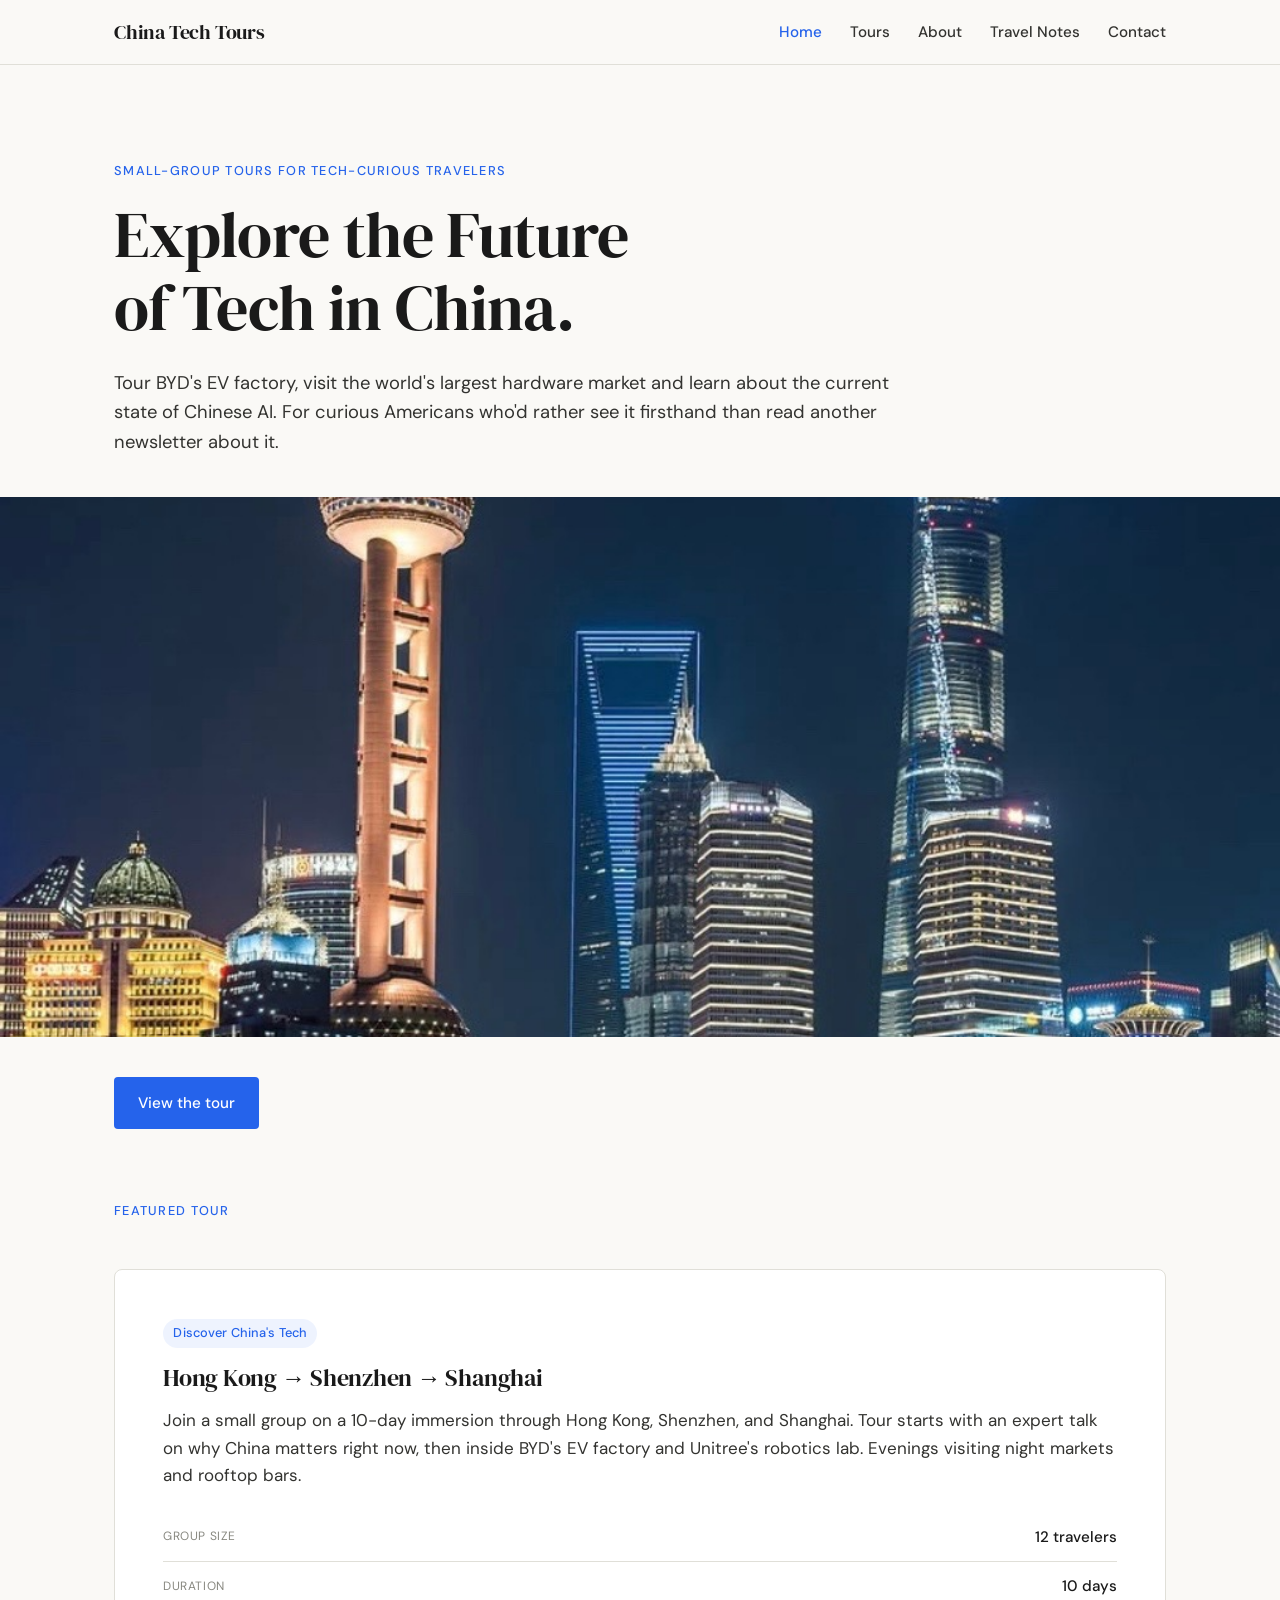
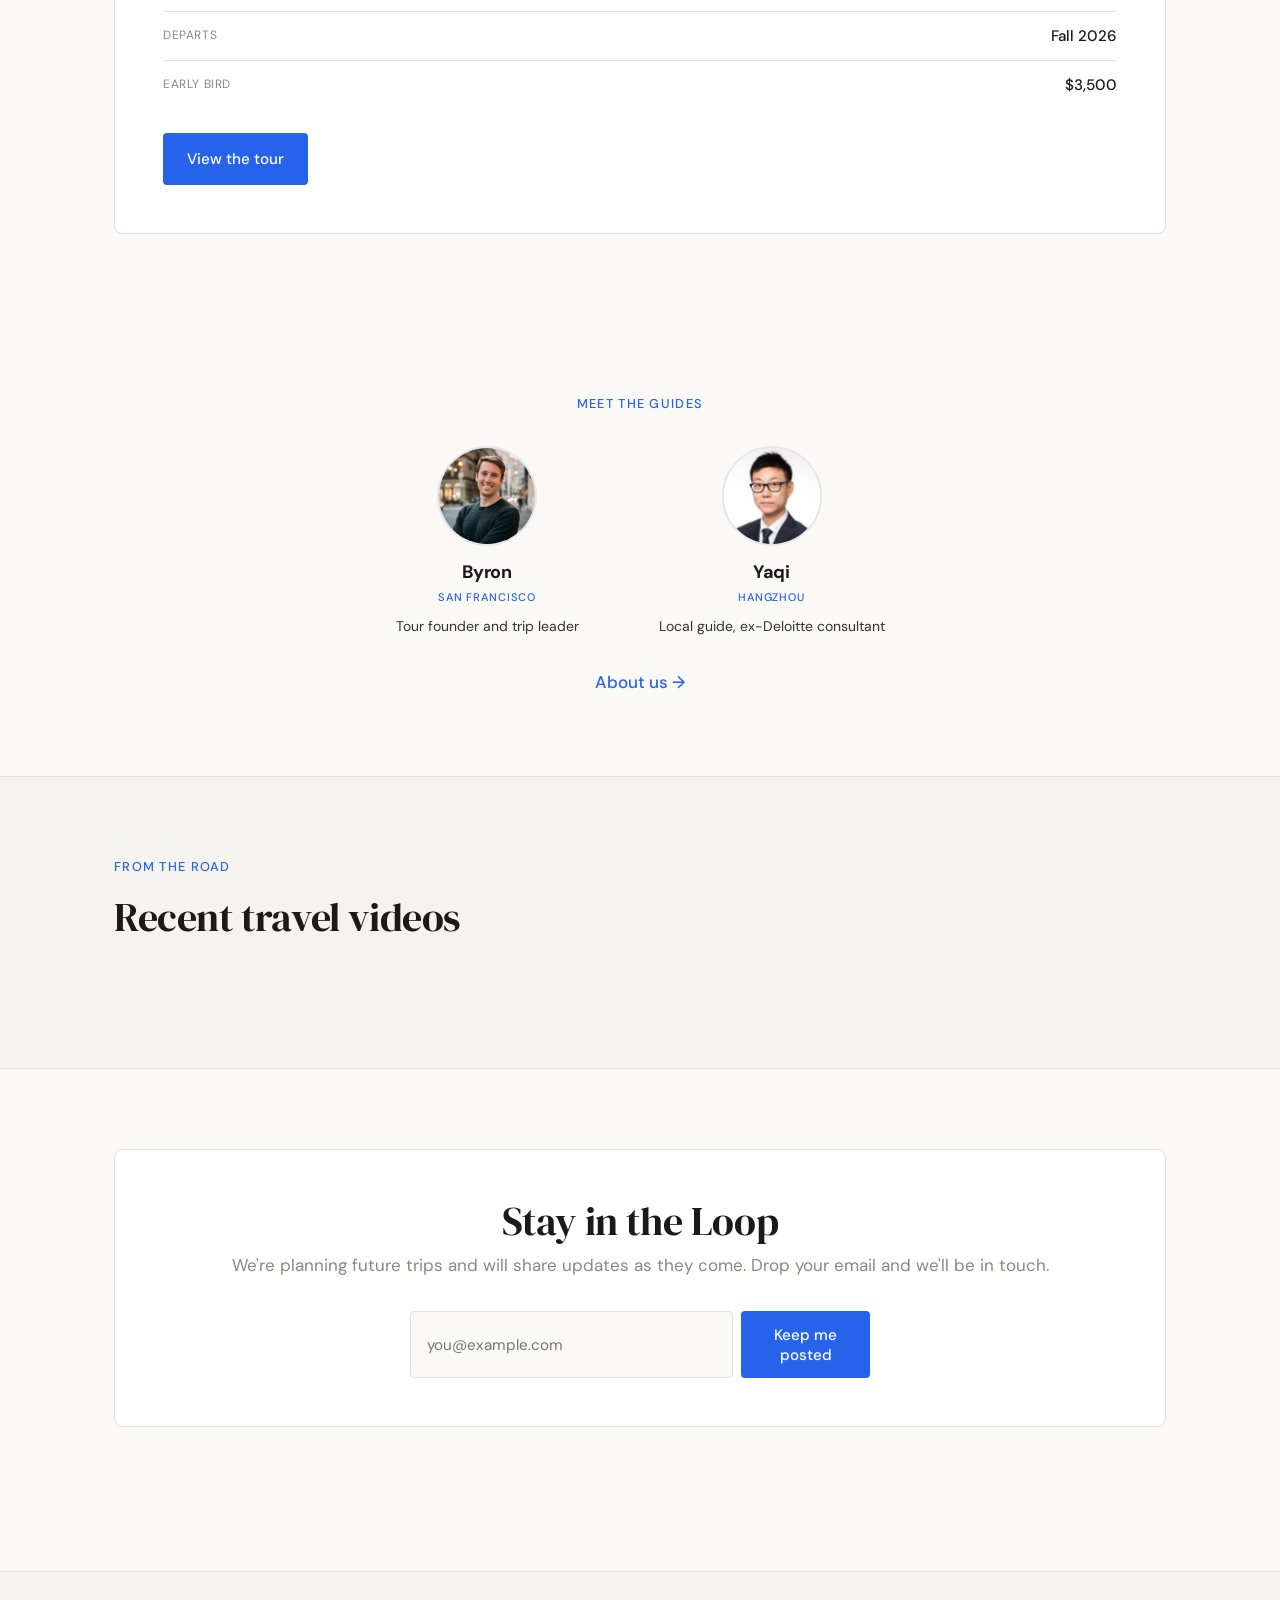
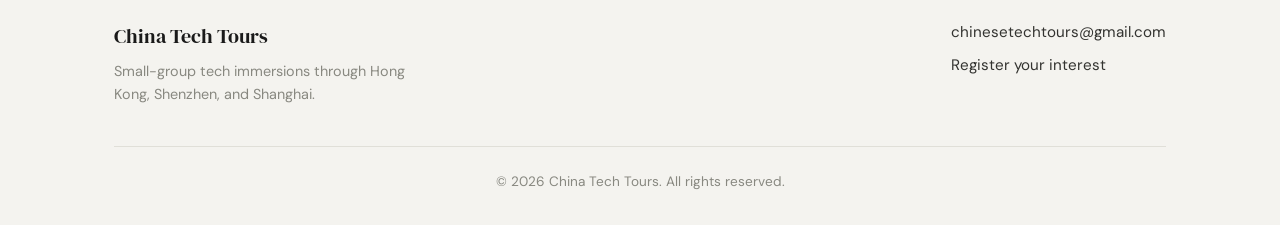
==== commit 3758ebcf: "Slim featured tour heading; swap Route stat for Departs · Fall 2026 Co-Authored-By: Claude Opus 4.7 " ====
--- a/index.html
+++ b/index.html
@@ -49,14 +49,12 @@
       <div class="section-head">
         <div>
           <span class="eyebrow">Featured tour</span>
-          <h2>Discover China's Tech — Fall 2026</h2>
         </div>
-        <p>Ten days. Three cities. Inside the world's fastest-moving tech ecosystem.</p>
       </div>
 
       <div class="featured">
         <div class="featured-content">
-          <span class="tag">Fall 2026 · 12 max</span>
+          <span class="tag">Discover China's Tech</span>
           <h3 style="font-size: 1.5rem; margin-top: 1rem;">Hong Kong → Shenzhen → Shanghai</h3>
           <p style="margin-top: 1rem;">
             Join a small group on a 10-day immersion through Hong Kong, Shenzhen, and Shanghai. Tour starts with an
@@ -66,7 +64,7 @@
           <ul class="featured-list">
             <li><span class="key">Group size</span><span class="val">12 travelers</span></li>
             <li><span class="key">Duration</span><span class="val">10 days</span></li>
-            <li><span class="key">Route</span><span class="val">HK · SZ · SH</span></li>
+            <li><span class="key">Departs</span><span class="val">Fall 2026</span></li>
             <li><span class="key">Early bird</span><span class="val">$3,500</span></li>
           </ul>
           <a href="tours.html" class="btn">View the tour</a>
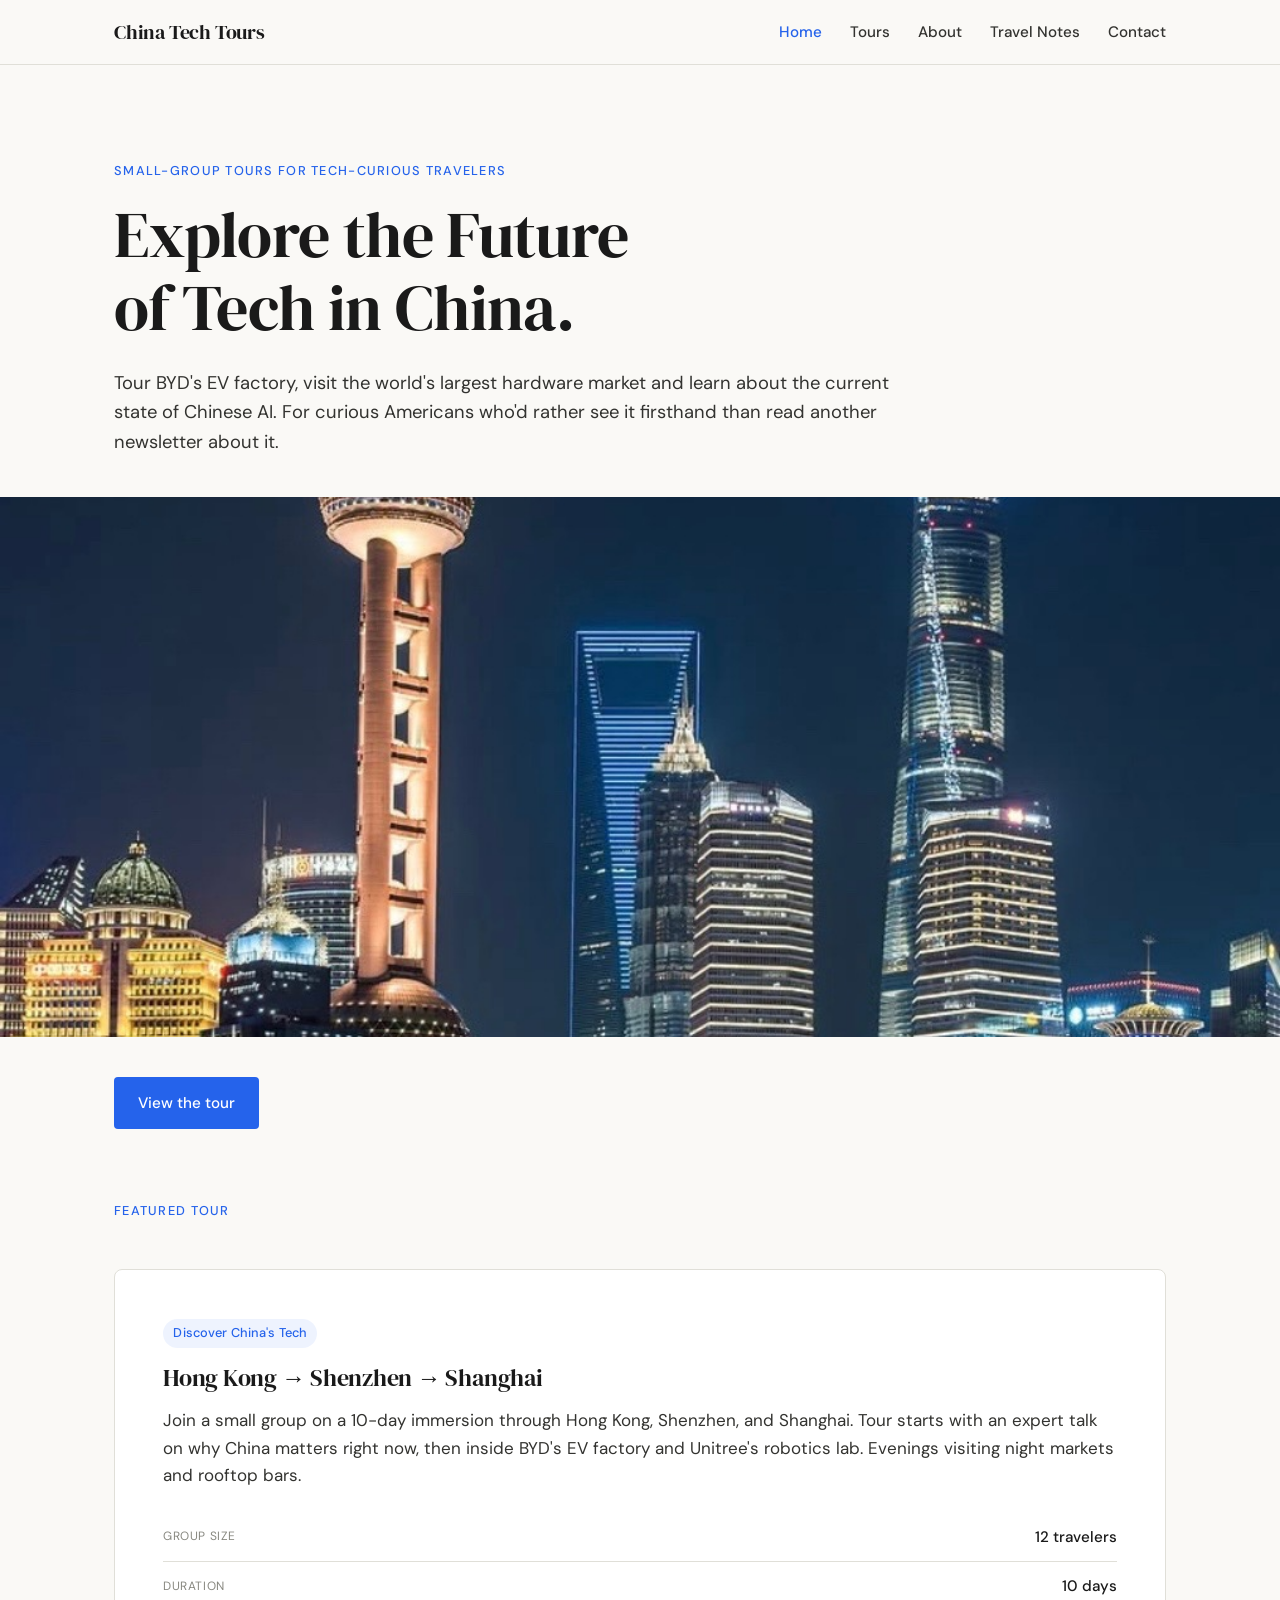
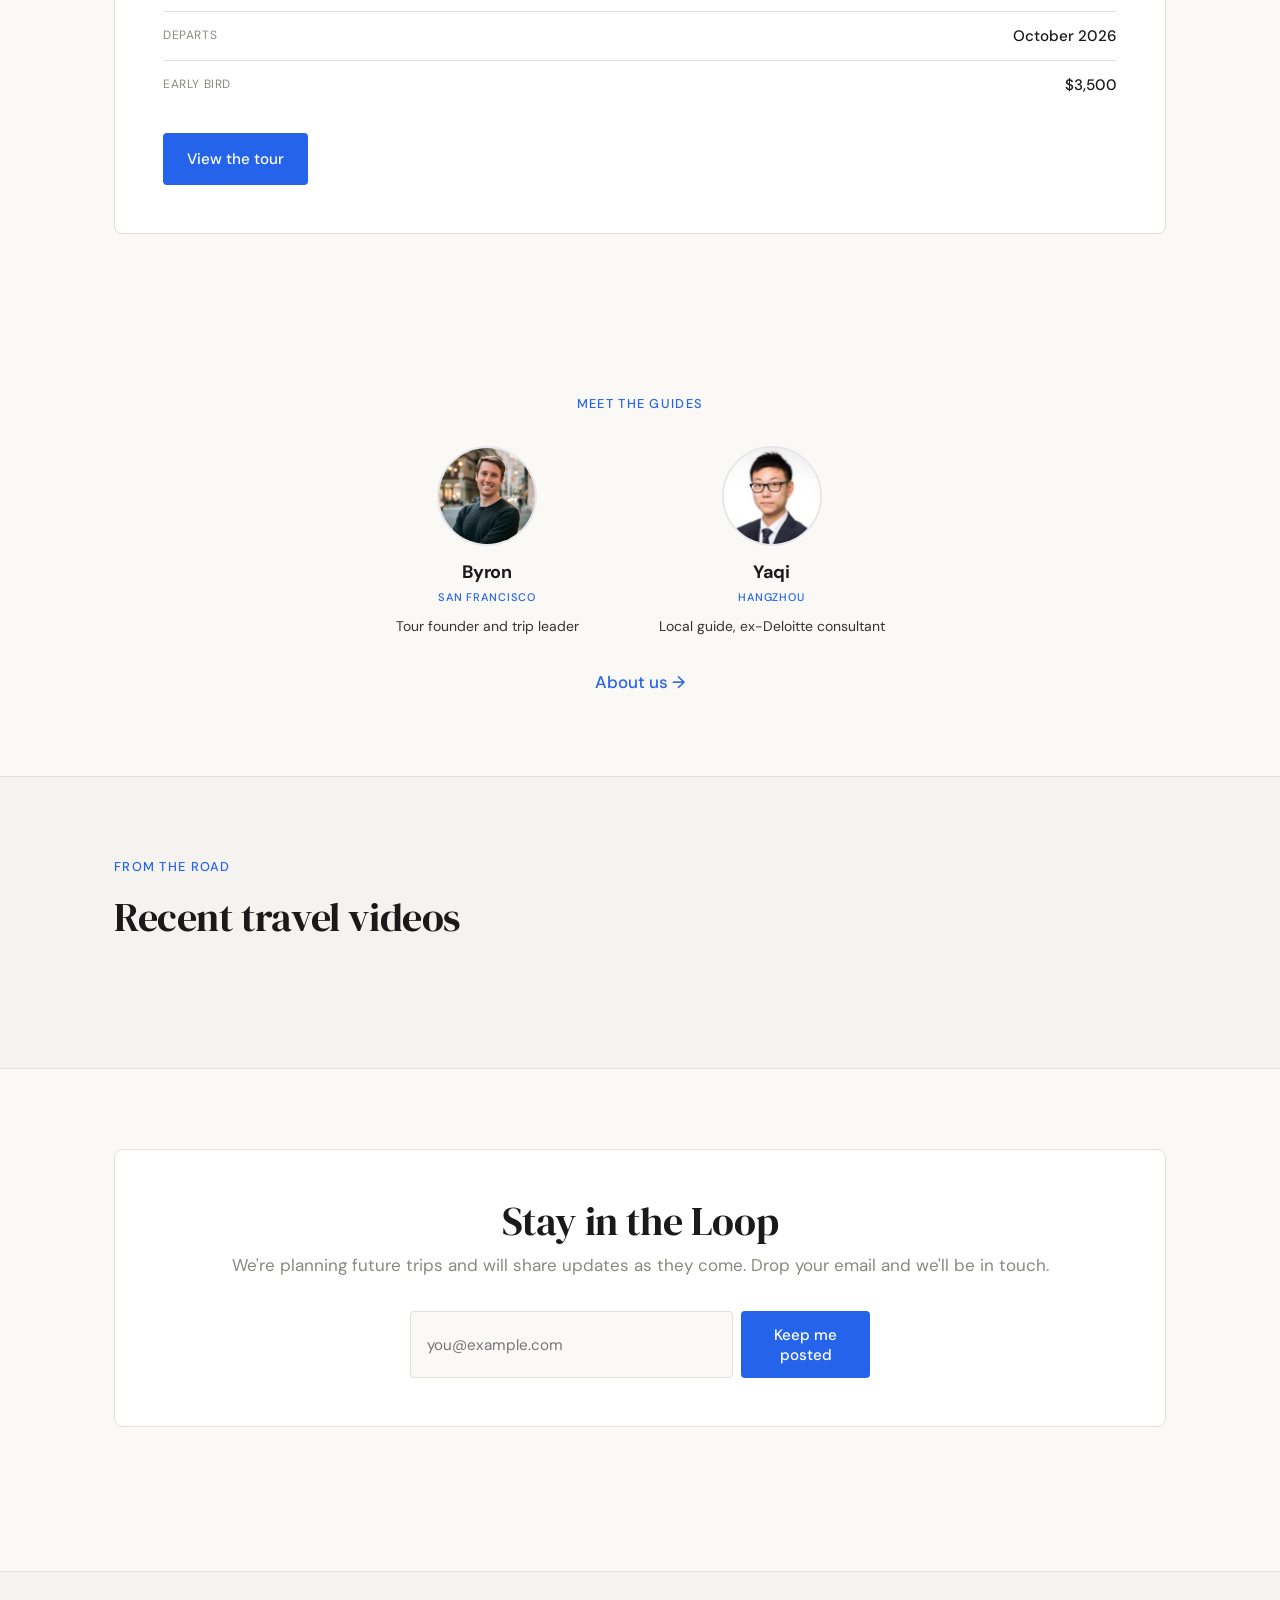
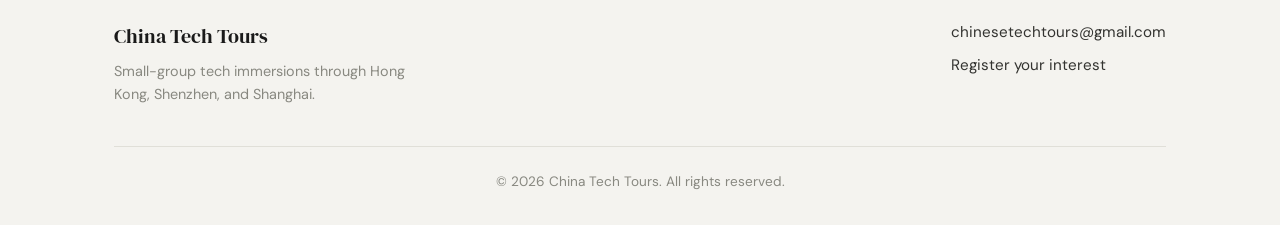
==== commit 799b21c6: "Update departure to October 2026; add Stripe deposit CTA on tours - Replace "Fall 2026" with "Octobe" ====
--- a/index.html
+++ b/index.html
@@ -64,7 +64,7 @@
           <ul class="featured-list">
             <li><span class="key">Group size</span><span class="val">12 travelers</span></li>
             <li><span class="key">Duration</span><span class="val">10 days</span></li>
-            <li><span class="key">Departs</span><span class="val">Fall 2026</span></li>
+            <li><span class="key">Departs</span><span class="val">October 2026</span></li>
             <li><span class="key">Early bird</span><span class="val">$3,500</span></li>
           </ul>
           <a href="tours.html" class="btn">View the tour</a>
--- a/style.css
+++ b/style.css
@@ -201,6 +201,13 @@
   color: #fff;
 }
 
+.cta-subtext {
+  margin-top: 10px;
+  text-align: center;
+  font-size: 1rem;
+  color: var(--muted);
+}
+
 /* Tags */
 .tag {
   display: inline-block;
@@ -763,18 +770,9 @@
 }
 
 .about-photo {
-  background: var(--off-white);
-  border: 1px solid var(--border);
-  border-radius: 8px;
   aspect-ratio: 1 / 1;
   max-width: 280px;
-  display: flex;
-  align-items: center;
-  justify-content: center;
-  color: var(--muted);
-  font-size: 0.85rem;
-  text-align: center;
-  padding: 1rem;
+  border-radius: 4px;
   overflow: hidden;
 }
 
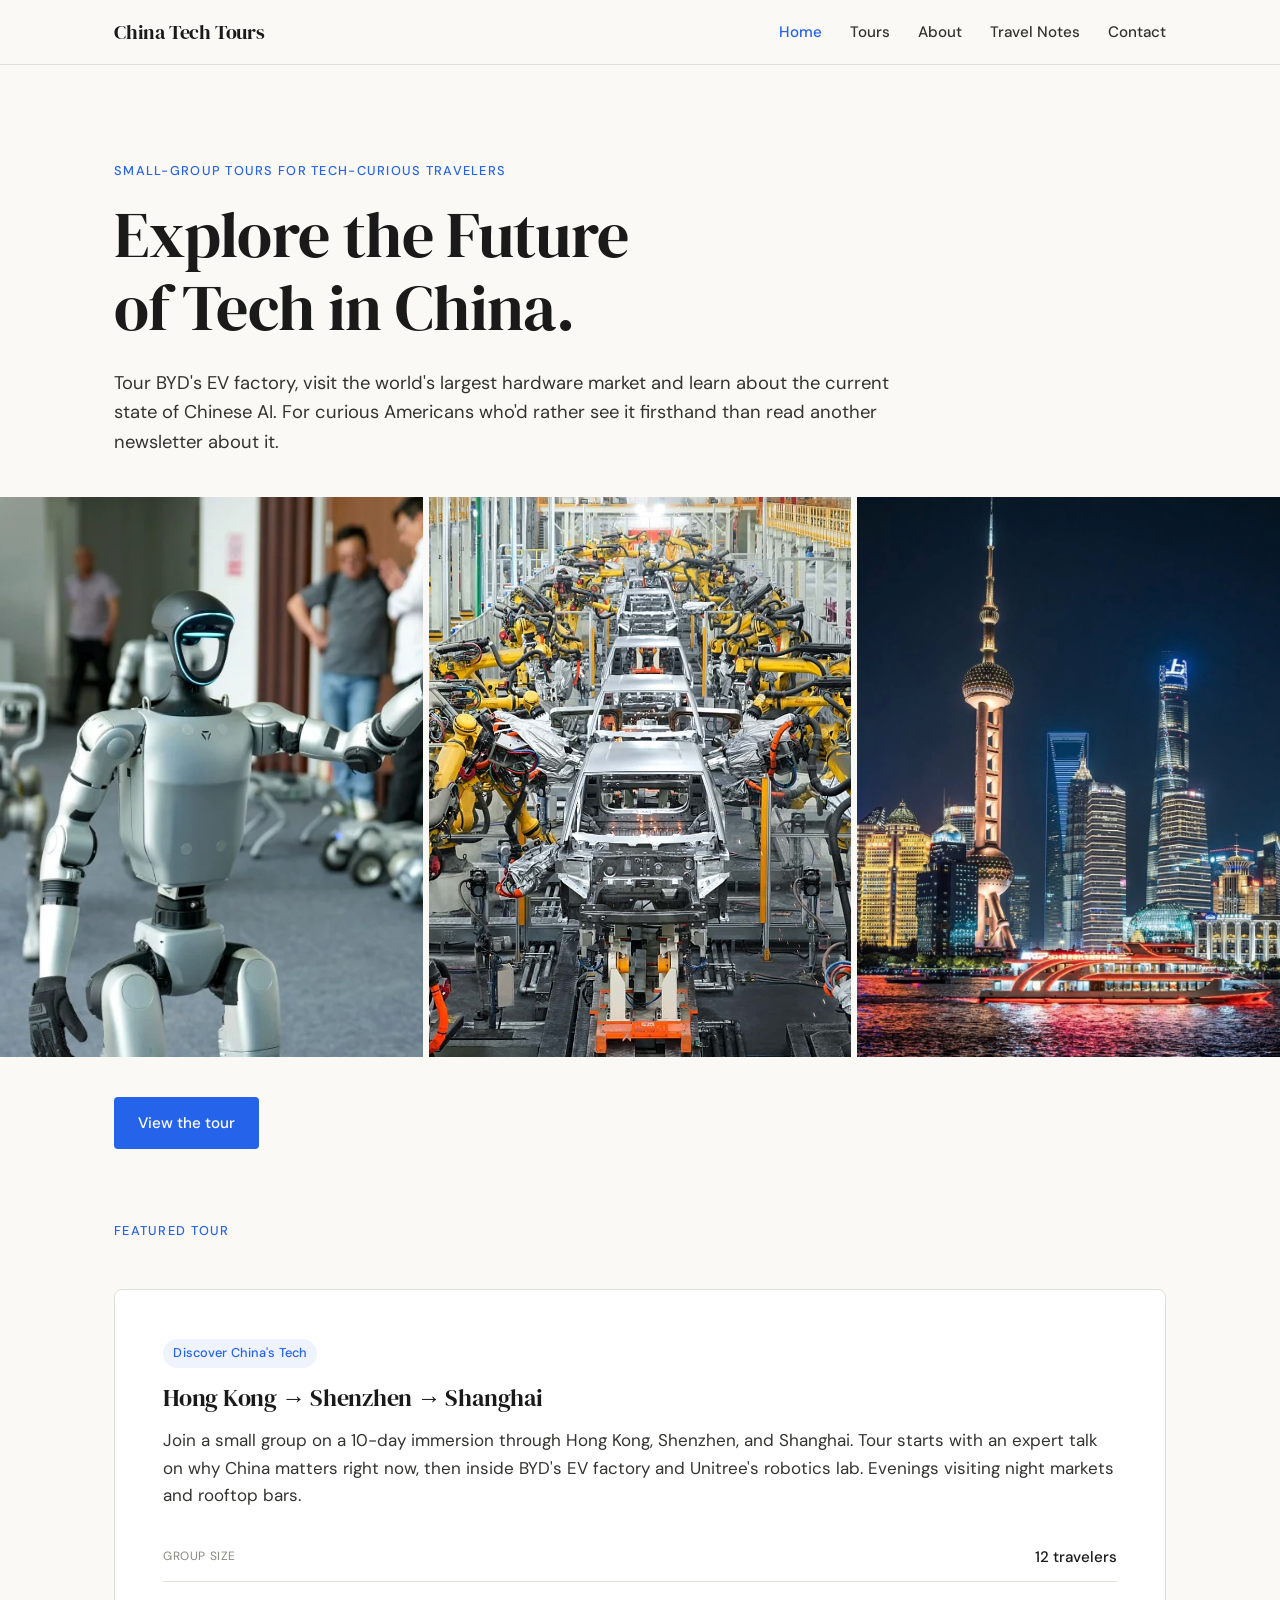
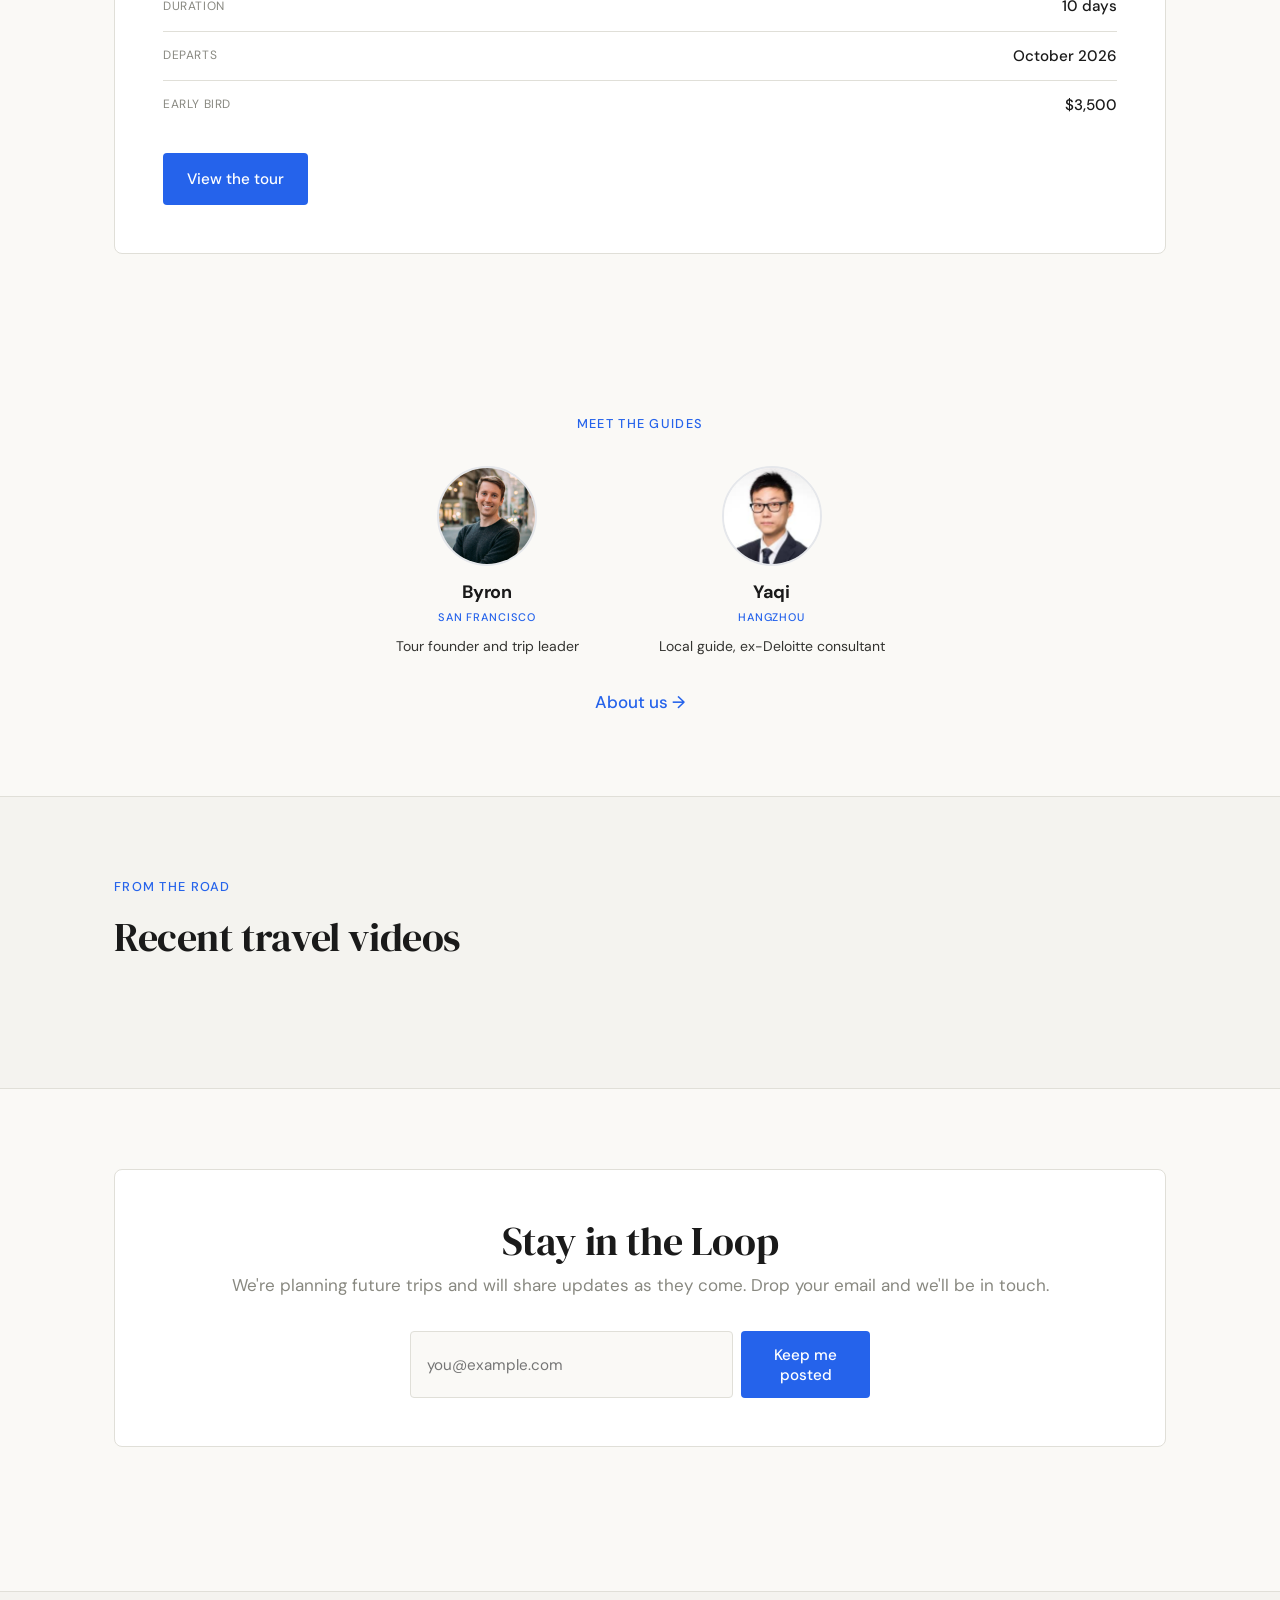
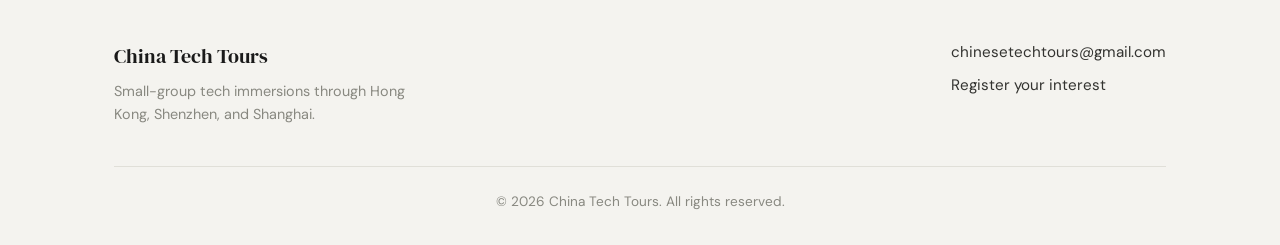
==== commit 8982afd5: "Replace hero image with three-column photo grid - Swap single Shanghai hero for Unitree/BYD/Shanghai" ====
--- a/index.html
+++ b/index.html
@@ -36,7 +36,12 @@
     </div>
 
     <div class="hero-photo">
-      <img src="images/shanghai-skyline.jpg" alt="Shanghai's Pudong skyline at night, with the Oriental Pearl Tower and the Huangpu River" />
+      <div class="hero-grid">
+        <img src="images/unitree-robot.webp" alt="A Unitree humanoid robot" />
+        <img src="images/byd-assembly.jpg" alt="Robotic arms assembling electric vehicles on BYD's factory line" />
+        <img src="images/shanghai-skyline.jpg" alt="Shanghai's Pudong skyline at night, with the Oriental Pearl Tower and the Huangpu River" />
+      </div>
+      <img class="hero-photo-mobile" src="images/byd-assembly.jpg" alt="Robotic arms assembling electric vehicles on BYD's factory line" />
     </div>
 
     <div class="container">
--- a/style.css
+++ b/style.css
@@ -157,12 +157,36 @@
   margin: 2rem 0;
 }
 
-.hero-photo img {
+.hero-grid {
+  display: grid;
+  grid-template-columns: repeat(3, 1fr);
+  gap: 6px;
+}
+
+.hero-grid img {
   display: block;
   width: 100%;
-  height: 50vh;
+  height: 560px;
   object-fit: cover;
   object-position: center;
+}
+
+.hero-photo-mobile {
+  display: none;
+  width: 100%;
+  height: 560px;
+  object-fit: cover;
+  object-position: center;
+}
+
+@media (max-width: 768px) {
+  .hero-grid {
+    display: none;
+  }
+
+  .hero-photo-mobile {
+    display: block;
+  }
 }
 
 /* Buttons */
@@ -208,6 +232,32 @@
   color: var(--muted);
 }
 
+.cta-secondary-link {
+  display: block;
+  margin-top: 14px;
+  text-align: center;
+  font-size: 0.9rem;
+  color: var(--muted);
+}
+
+.btn-secondary {
+  display: inline-block;
+  border: 2px solid var(--blue);
+  color: var(--blue);
+  background: transparent;
+  padding: 0.85rem 1.5rem;
+  font-size: 1rem;
+  font-weight: 500;
+  text-decoration: none;
+  text-align: center;
+  cursor: pointer;
+}
+
+.btn-secondary:hover {
+  background: var(--blue);
+  color: white;
+}
+
 /* Tags */
 .tag {
   display: inline-block;
@@ -967,14 +1017,17 @@
     margin: 2.5rem 0;
   }
 
-  .hero-photo img {
-    height: 60vh;
-  }
-
   /* Buttons — auto width on desktop */
   .btn {
     width: auto;
     font-size: 0.95rem;
+  }
+
+  .btn-secondary {
+    display: block;
+    width: fit-content;
+    max-width: 100%;
+    margin: 0 auto;
   }
 
   /* Tour cards */
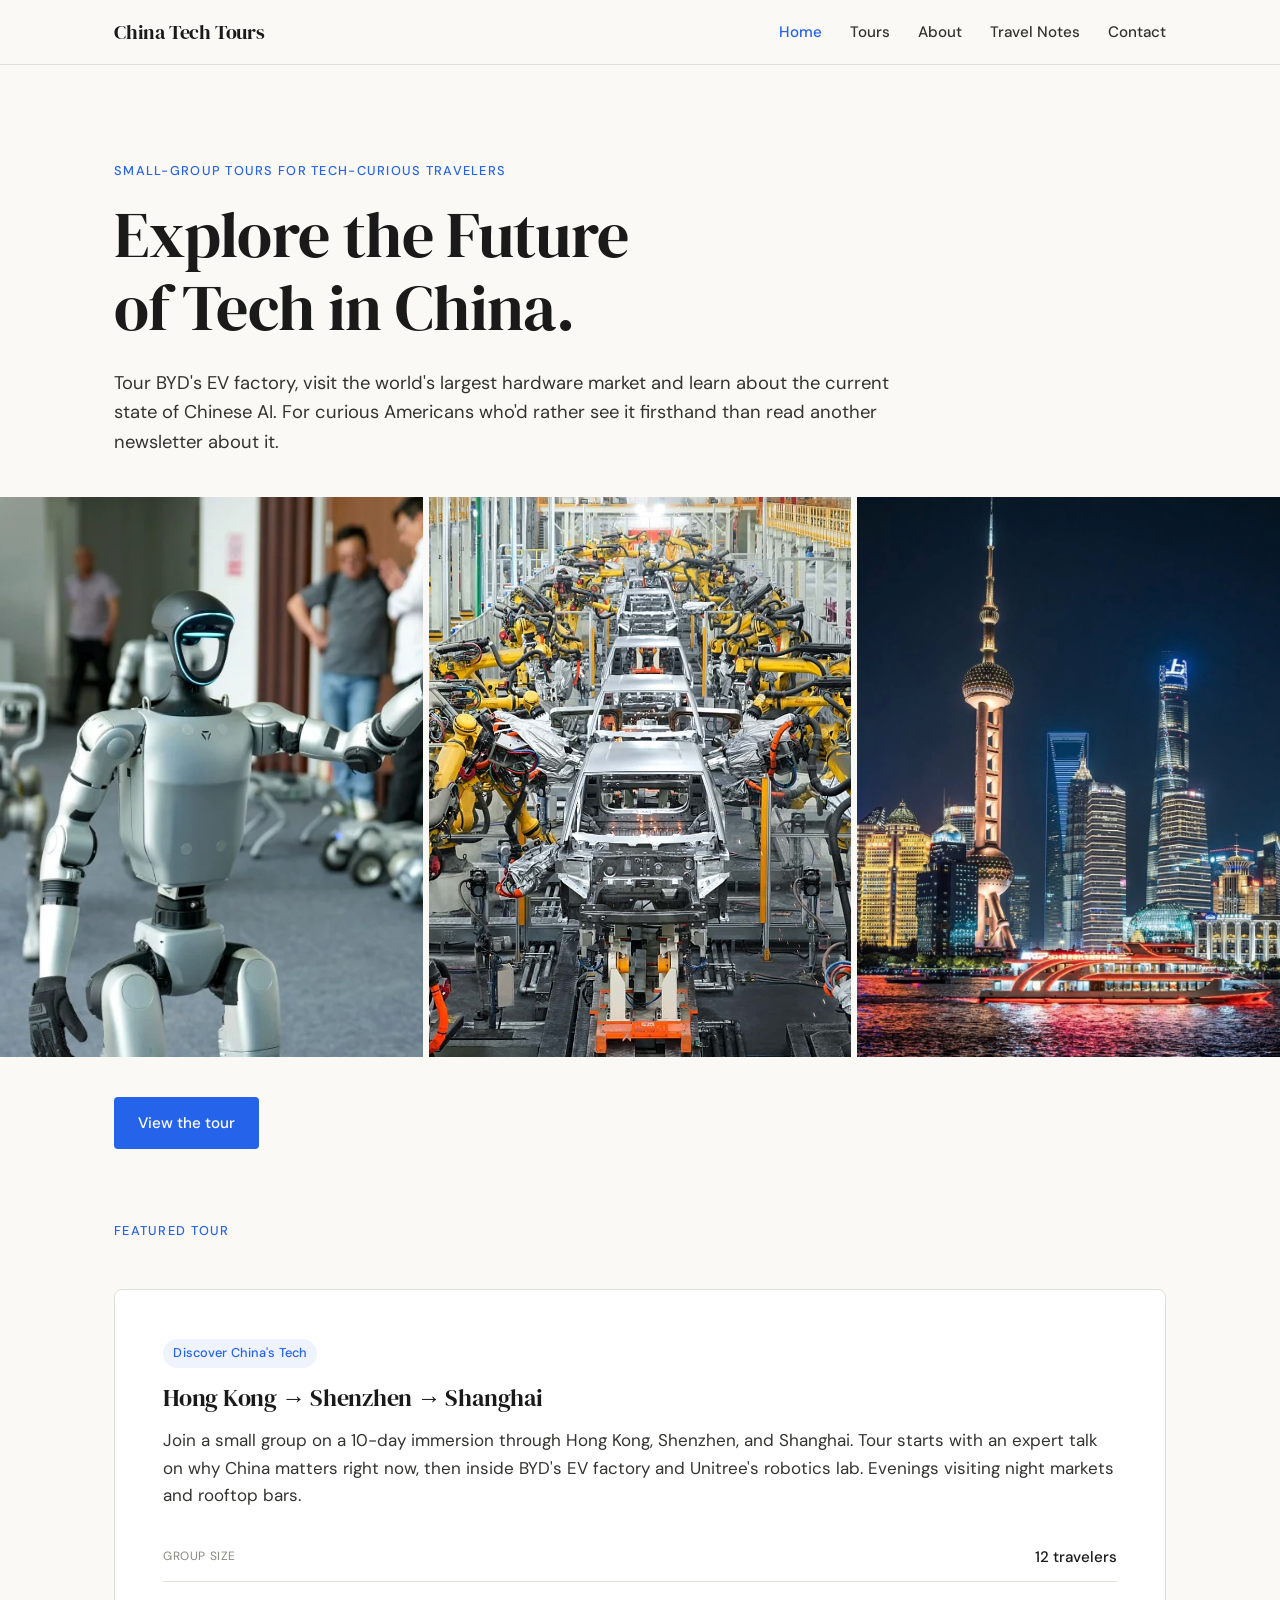
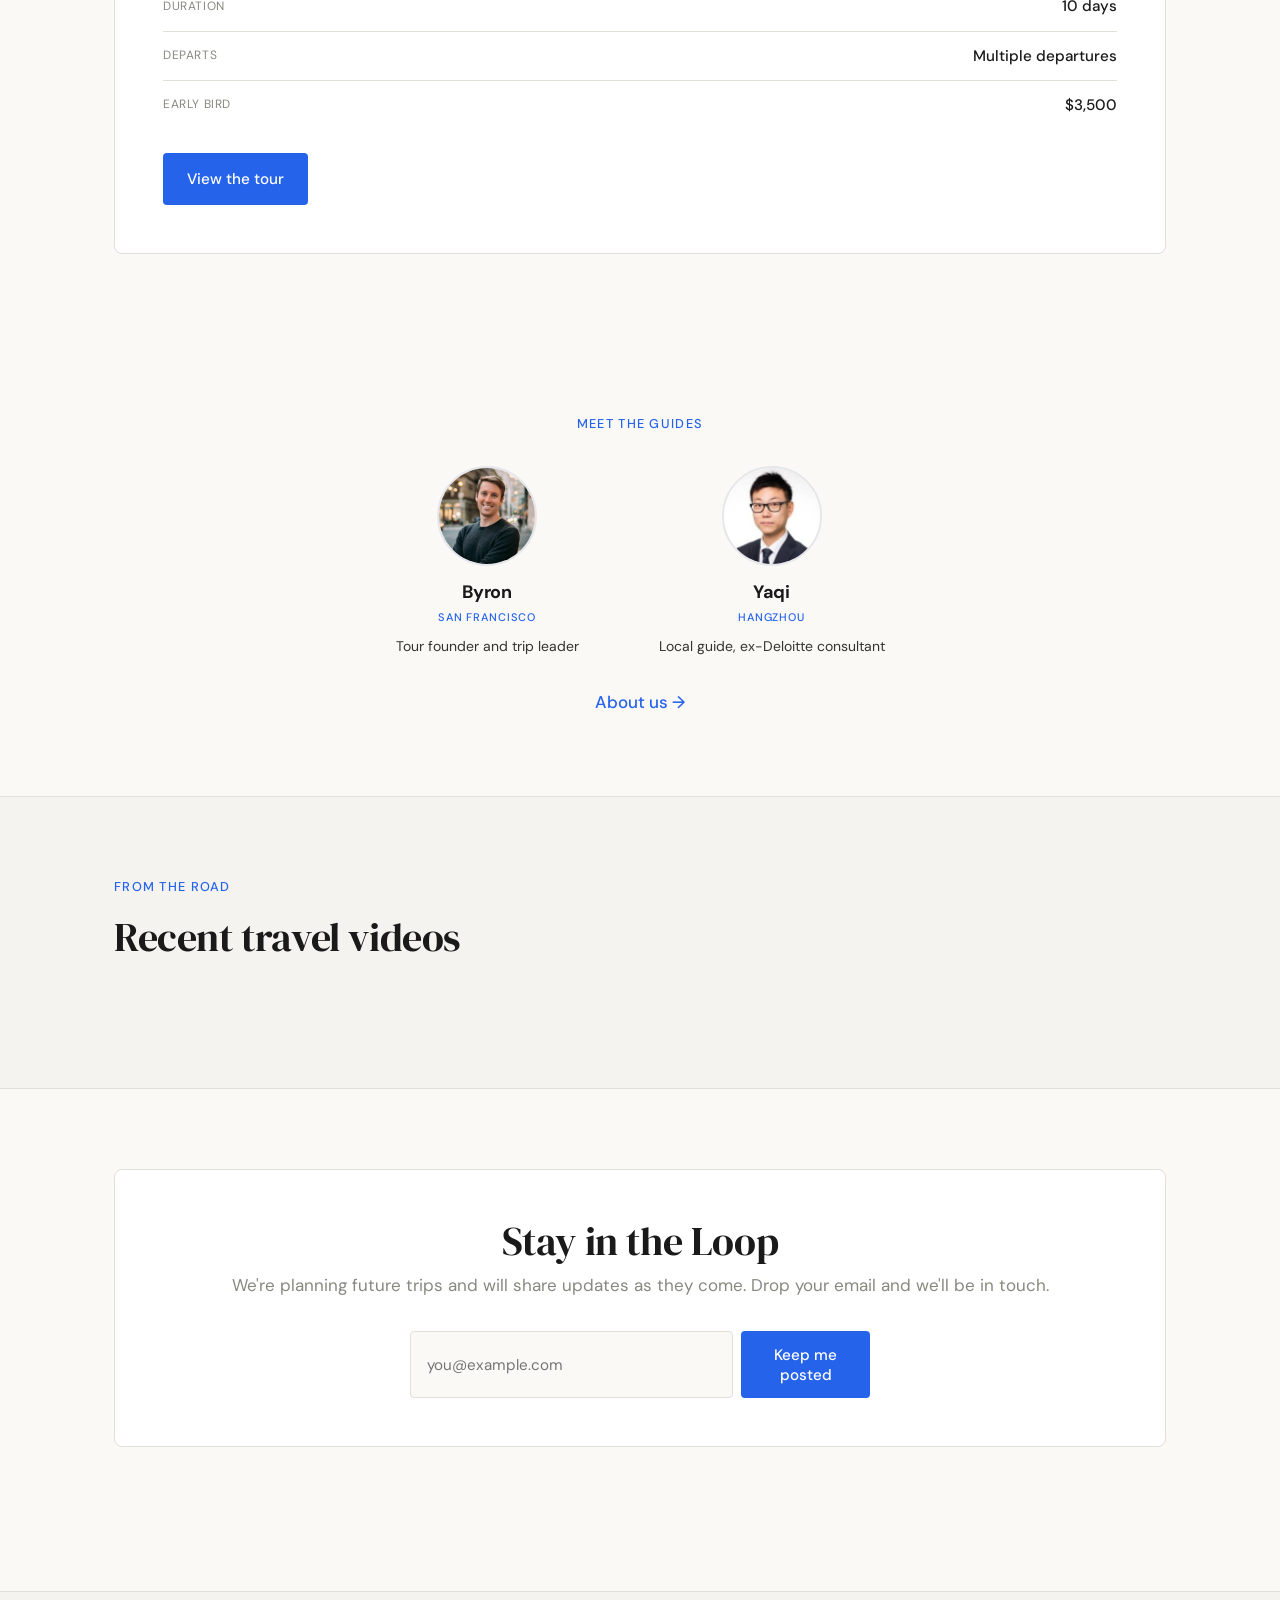
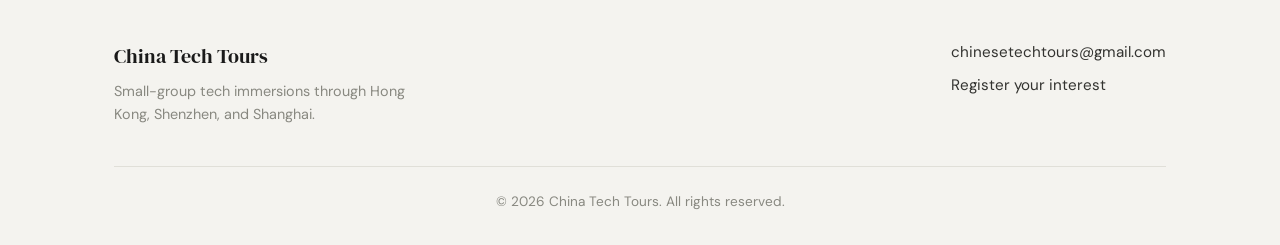
==== commit 3b110cb3: "Update homepage featured tour departs value to "Multiple departures" Co-Authored-By: Claude Sonnet 4" ====
--- a/index.html
+++ b/index.html
@@ -69,7 +69,7 @@
           <ul class="featured-list">
             <li><span class="key">Group size</span><span class="val">12 travelers</span></li>
             <li><span class="key">Duration</span><span class="val">10 days</span></li>
-            <li><span class="key">Departs</span><span class="val">October 2026</span></li>
+            <li><span class="key">Departs</span><span class="val">Multiple departures</span></li>
             <li><span class="key">Early bird</span><span class="val">$3,500</span></li>
           </ul>
           <a href="tours.html" class="btn">View the tour</a>
--- a/style.css
+++ b/style.css
@@ -242,6 +242,7 @@
 
 .btn-secondary {
   display: inline-block;
+  margin-top: 2rem;
   border: 2px solid var(--blue);
   color: var(--blue);
   background: transparent;
@@ -349,6 +350,11 @@
   margin-top: 2rem;
   padding-top: 2rem;
   border-top: 1px solid var(--border);
+}
+
+.tour-section--no-border {
+  border-top: 1px solid var(--border);
+  margin-bottom: -1rem;
 }
 
 .tour-meta + .tour-section {
@@ -447,6 +453,37 @@
   margin: 0;
 }
 
+.tour-section--no-border .tour-section-label {
+  margin-bottom: 0.75rem;
+}
+
+.departure-dates-list {
+  list-style: none;
+  padding: 0;
+  margin: 0 0 0.5rem;
+  display: flex;
+  flex-direction: column;
+  gap: 0;
+}
+
+.departure-dates-list li {
+  display: flex;
+  justify-content: space-between;
+  align-items: baseline;
+  padding: 0.65rem 0;
+}
+
+
+.departure-range {
+  font-size: 0.95rem;
+  color: var(--ink);
+}
+
+.departure-sfo {
+  font-size: 0.85rem;
+  color: var(--muted);
+}
+
 .itinerary-day ul li,
 .include-col ul li {
   position: relative;
@@ -528,7 +565,8 @@
 }
 
 .tour-card-flagship .btn {
-  margin-top: 2rem;
+  margin-top: 0.75rem;
+  border: 2px solid transparent;
 }
 
 /* Featured tour (home) */
@@ -1025,9 +1063,10 @@
 
   .btn-secondary {
     display: block;
-    width: fit-content;
-    max-width: 100%;
-    margin: 0 auto;
+    width: 100%;
+    max-width: 340px;
+    margin: 3rem auto 0;
+    font-size: 0.95rem;
   }
 
   /* Tour cards */
@@ -1059,8 +1098,10 @@
   }
 
   .tour-card-flagship .btn {
-    margin-top: 2.5rem;
-    align-self: flex-start;
+    margin-top: 0.75rem;
+    align-self: center;
+    width: 100%;
+    max-width: 340px;
   }
 
   .itinerary-day-trigger h4 {
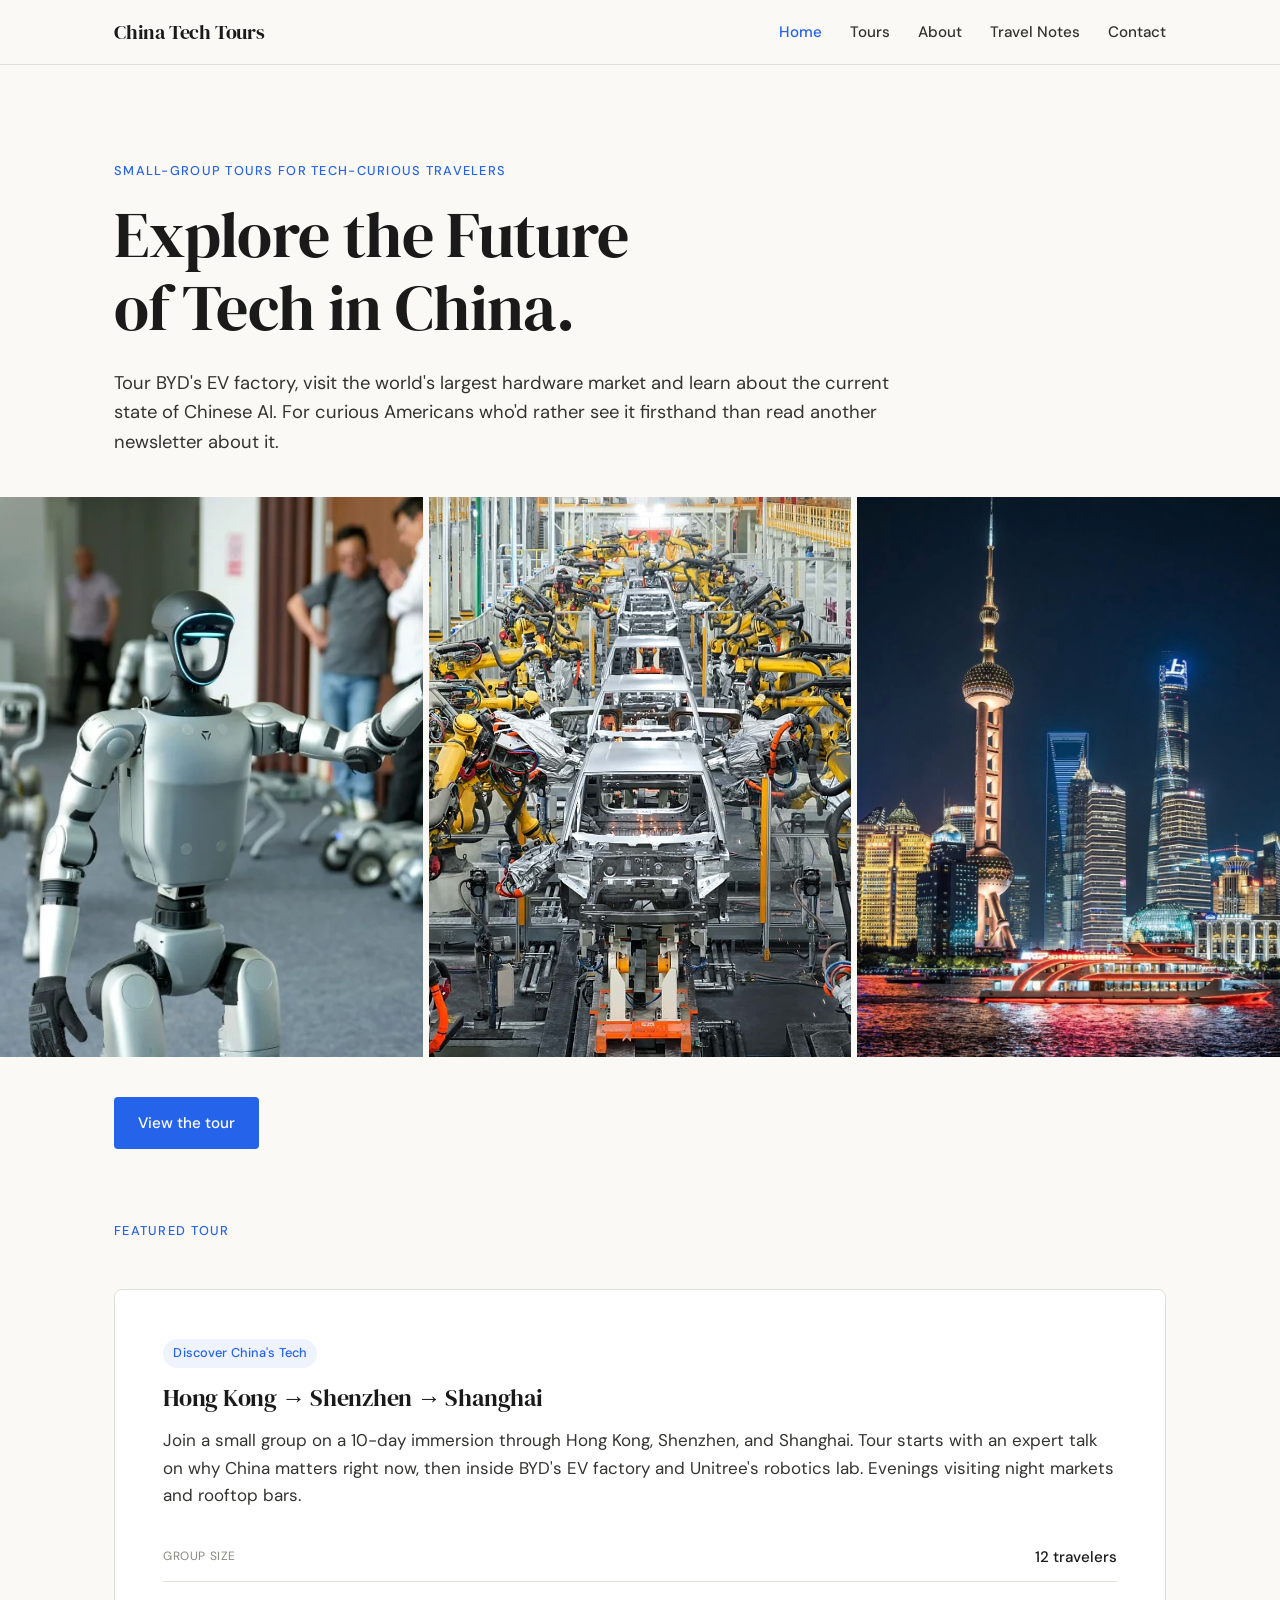
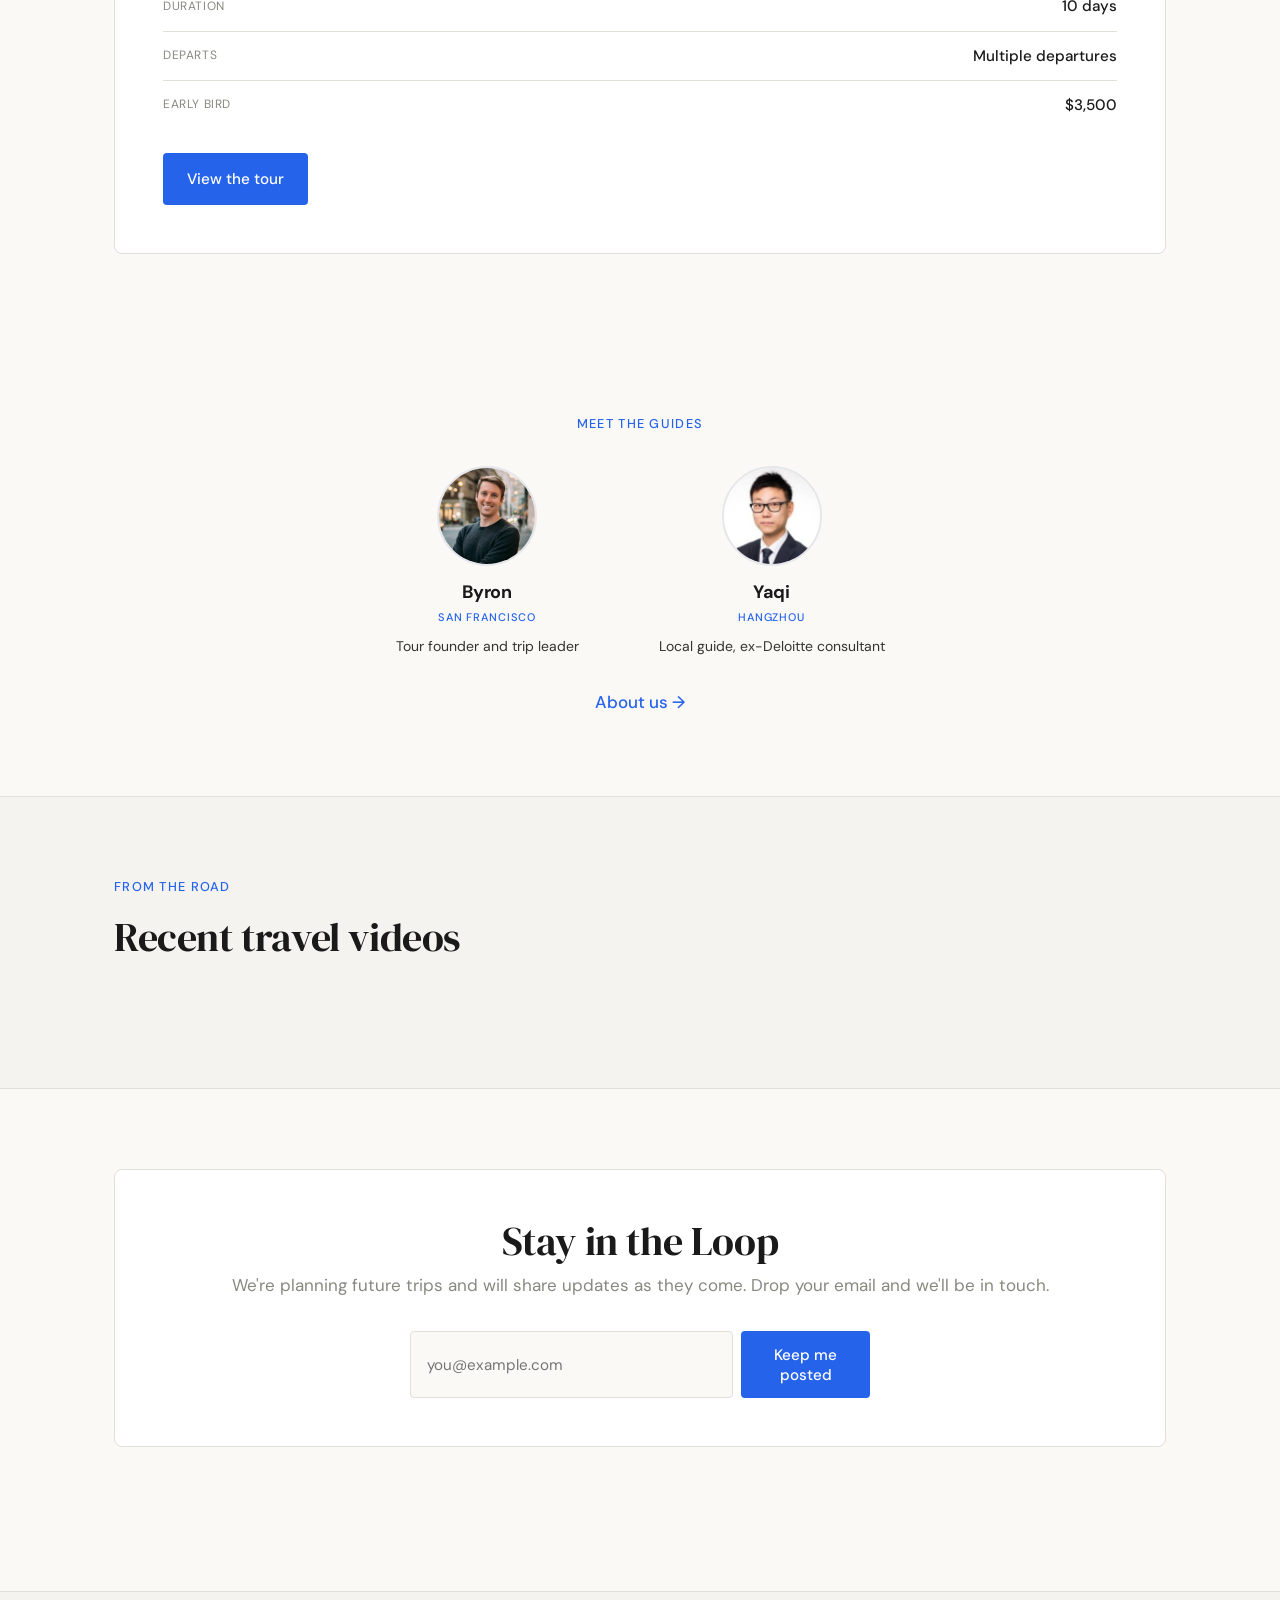
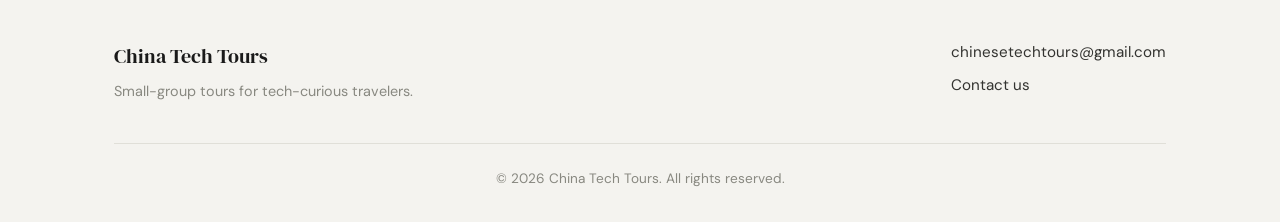
==== commit b66fa09f: "Update footer tagline and "Register your interest" link across all pages Co-Authored-By: Claude Sonn" ====
--- a/index.html
+++ b/index.html
@@ -162,11 +162,11 @@
       <div class="footer-inner">
         <div>
           <div class="footer-brand">China Tech Tours</div>
-          <p class="footer-tag">Small-group tech immersions through Hong Kong, Shenzhen, and Shanghai.</p>
+          <p class="footer-tag">Small-group tours for tech-curious travelers.</p>
         </div>
         <div class="footer-links">
           <a href="mailto:chinesetechtours@gmail.com">chinesetechtours@gmail.com</a>
-          <a href="contact.html">Register your interest</a>
+          <a href="contact.html">Contact us</a>
         </div>
       </div>
       <div class="footer-copy">© 2026 China Tech Tours. All rights reserved.</div>
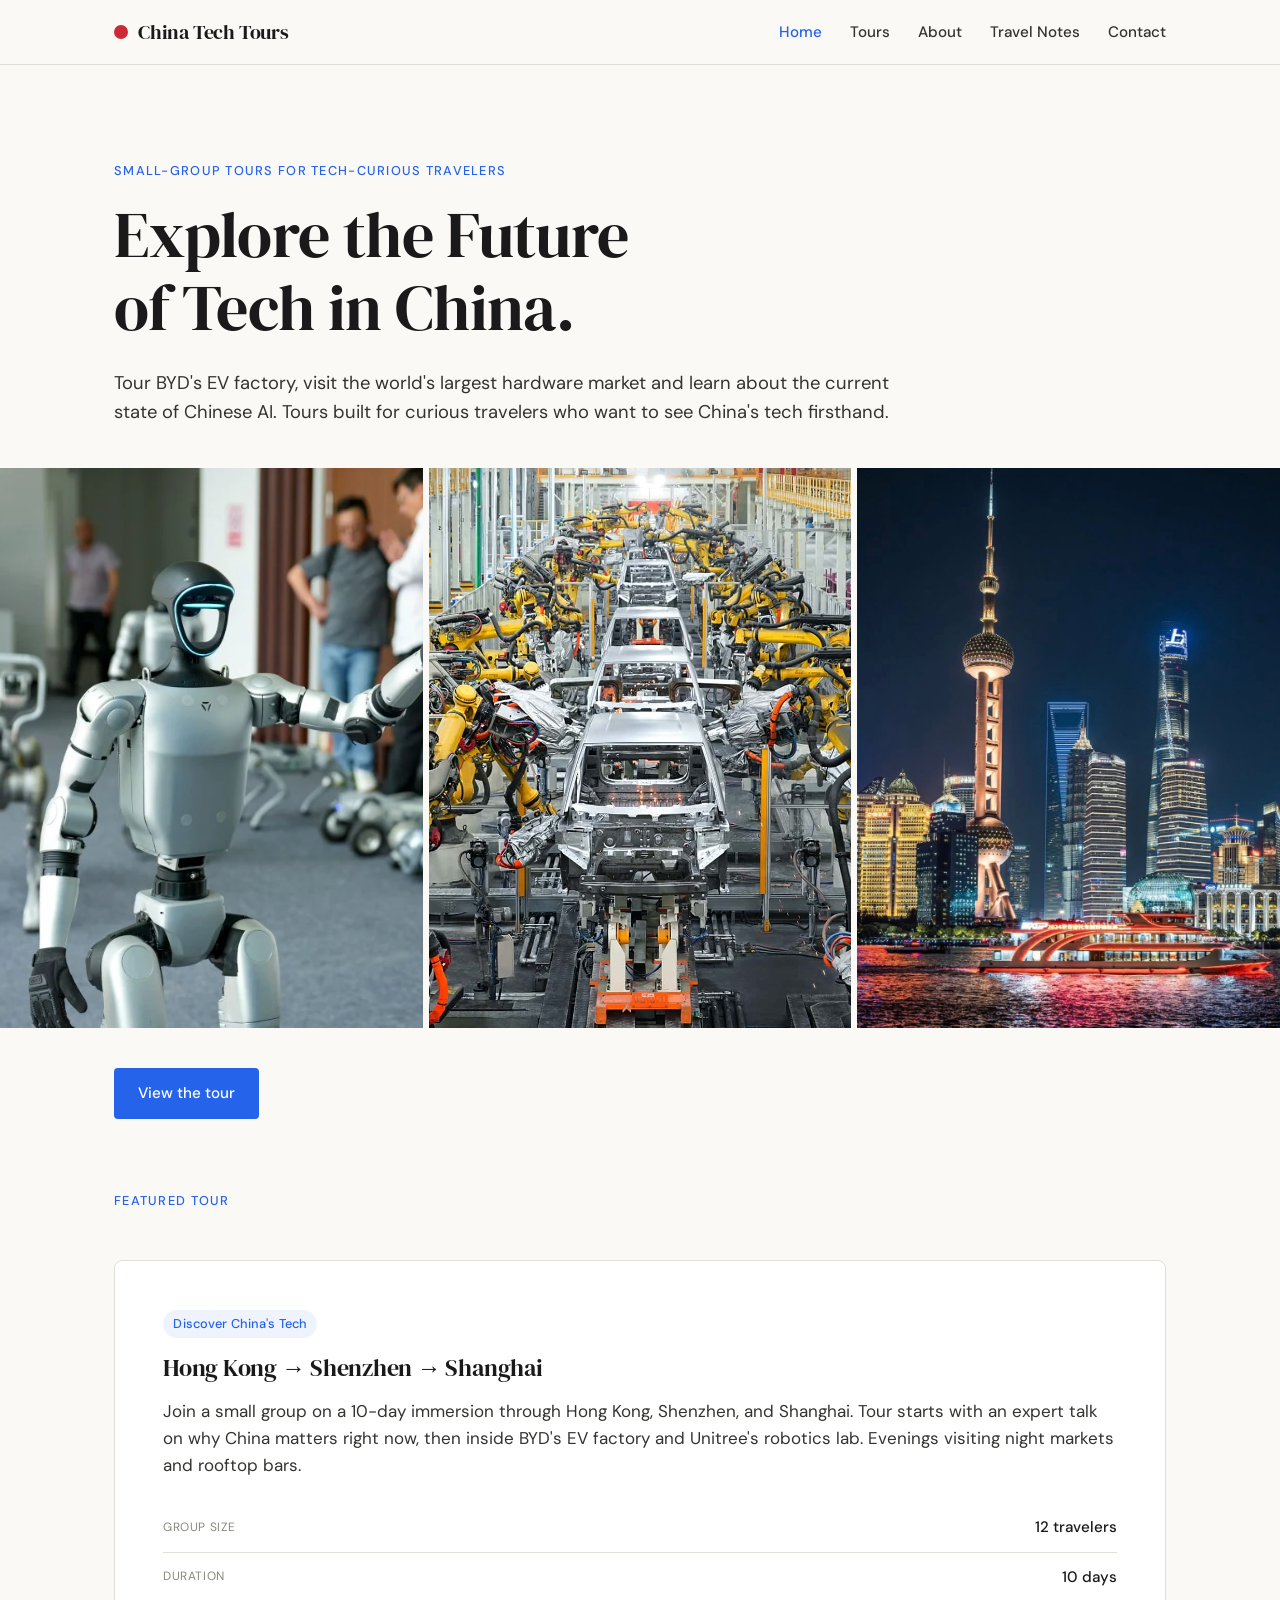
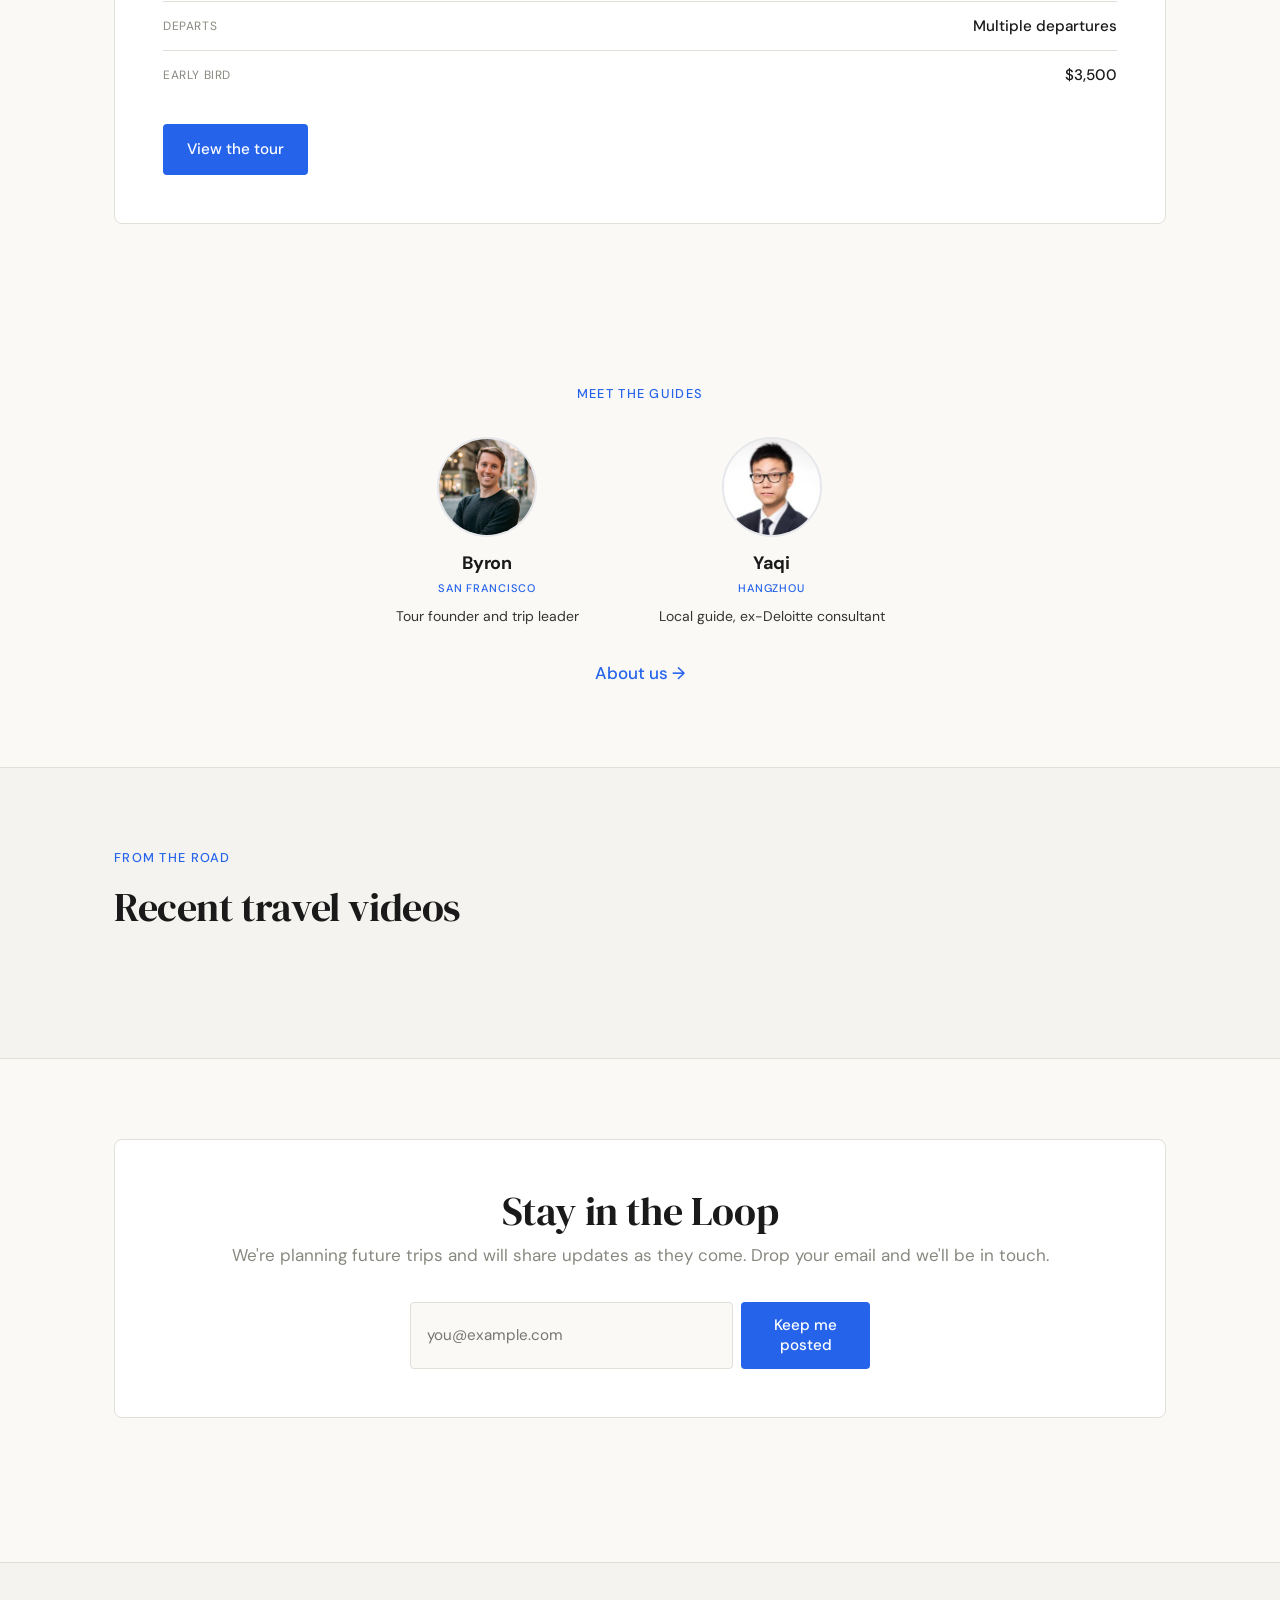
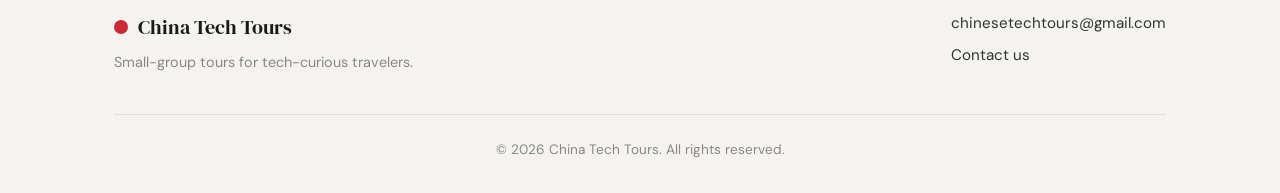
==== commit 5ceec459: "Update homepage hero body copy Co-Authored-By: Claude Sonnet 4.6 <noreply@anthropic.com>" ====
--- a/index.html
+++ b/index.html
@@ -31,7 +31,7 @@
       <h1>Explore the Future of Tech in China.</h1>
       <p class="hero-lead">
         Tour BYD's EV factory, visit the world's largest hardware market and learn about the current state of Chinese
-        AI. For curious Americans who'd rather see it firsthand than read another newsletter about it.
+        AI. Tours built for curious travelers who want to see China's tech firsthand.
       </p>
     </div>
 
--- a/style.css
+++ b/style.css
@@ -86,6 +86,19 @@
   font-size: 1.25rem;
   color: var(--ink);
   letter-spacing: -0.01em;
+  display: inline-flex;
+  align-items: center;
+  gap: 10px;
+}
+
+.nav-brand::before {
+  content: '';
+  display: block;
+  width: 14px;
+  height: 14px;
+  border-radius: 50%;
+  background: #CC2936;
+  flex-shrink: 0;
 }
 
 .nav-brand:hover { color: var(--ink); }
@@ -136,7 +149,7 @@
 
 /* Hero */
 .hero {
-  padding: 3rem 0 1.5rem;
+  padding: 1.5rem 0 1.5rem;
   text-align: left;
 }
 
@@ -956,6 +969,19 @@
   font-size: 1.25rem;
   margin-bottom: 0.5rem;
   color: var(--ink);
+  display: inline-flex;
+  align-items: center;
+  gap: 10px;
+}
+
+.footer-brand::before {
+  content: '';
+  display: block;
+  width: 14px;
+  height: 14px;
+  border-radius: 50%;
+  background: #CC2936;
+  flex-shrink: 0;
 }
 
 .footer-tag {
@@ -1258,3 +1284,64 @@
     margin-top: 2.5rem;
   }
 }
+
+/* Article pages */
+.article-header {
+  padding: 2.5rem 0 1.5rem;
+  border-bottom: 1px solid var(--border);
+  max-width: 760px;
+}
+
+.article-header .note-meta {
+  margin-bottom: 1rem;
+}
+
+.article-header h1 {
+  font-size: 2rem;
+  line-height: 1.2;
+  margin-bottom: 1rem;
+}
+
+.article-header .article-subtitle {
+  font-size: 1.05rem;
+  color: var(--muted);
+  max-width: 60ch;
+  margin-bottom: 0;
+}
+
+.article-body {
+  max-width: 660px;
+  padding: 2.5rem 0;
+}
+
+.article-body h2 {
+  font-size: 1.2rem;
+  font-weight: 700;
+  color: var(--ink);
+  margin: 2rem 0 0.75rem;
+}
+
+.article-body p {
+  line-height: 1.7;
+  margin-bottom: 1.1rem;
+}
+
+.article-body ul, .article-body ol {
+  padding-left: 1.5rem;
+  margin-bottom: 1.1rem;
+}
+
+.article-body li {
+  color: var(--ink-soft);
+  line-height: 1.7;
+  margin-bottom: 0.4rem;
+}
+
+.article-back {
+  display: inline-block;
+  font-size: 0.9rem;
+  color: var(--muted);
+  margin-bottom: 2rem;
+}
+
+.article-back:hover { color: var(--blue); }
